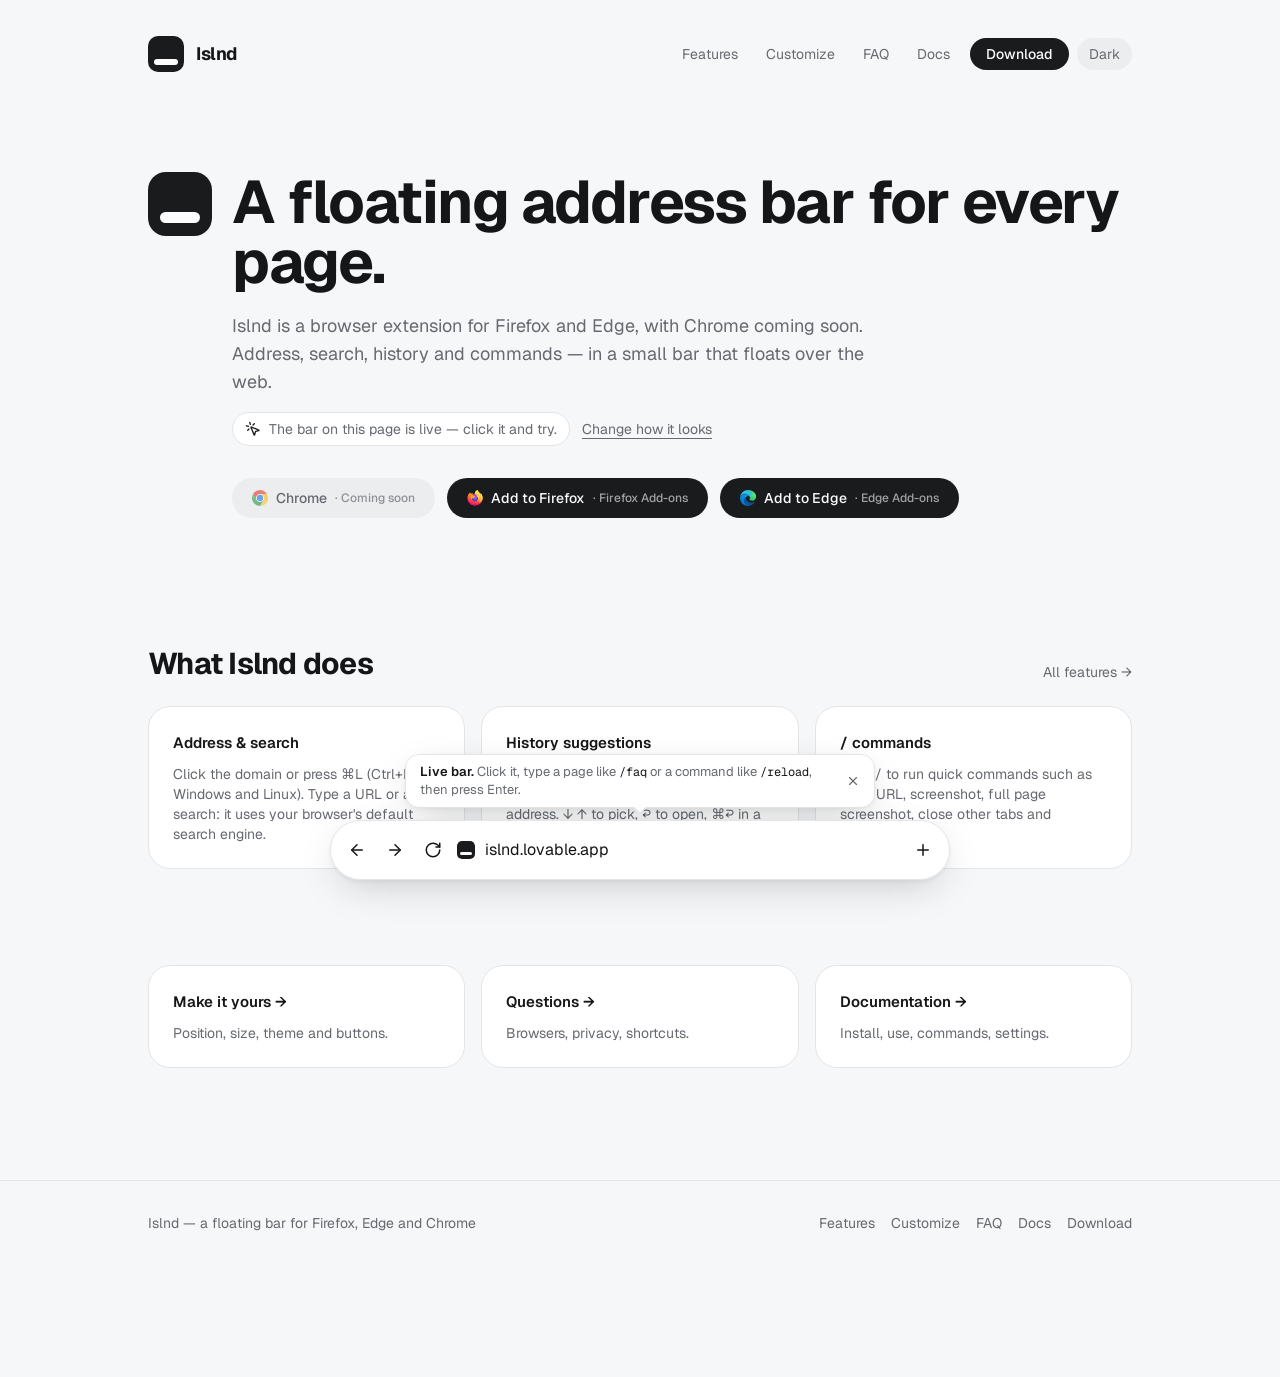
==== index.html @ f19ba350 "Publish static website Co-authored-by: Copilot <223556219+Copilot@users.noreply.github.com>" ====
<!DOCTYPE html><html lang="en"><head><meta charSet="utf-8"/><meta name="viewport" content="width=device-width, initial-scale=1"/><link rel="preload" as="image" href="/logos/chrome.svg"/><link rel="preload" as="image" href="/logos/firefox.svg"/><link rel="preload" as="image" href="/logos/edge.svg"/><link rel="stylesheet" href="/assets/styles-C-rtt5vo.css" data-precedence="default"/><link rel="stylesheet" href="https://fonts.googleapis.com/css2?family=Geist:wght@400;500;600;700&amp;family=Geist+Mono:wght@400;500&amp;display=swap" data-precedence="default"/><title>Islnd — floating address bar for Firefox, Edge and Chrome</title><meta property="og:site_name" content="Islnd"/><meta name="author" content="Lovable"/><meta name="twitter:site" content="@Lovable"/><meta name="description" content="Islnd is a browser extension that adds a floating bar to every page: address, search, history, navigation and / commands. For Firefox, Edge and Chrome."/><meta property="og:title" content="Islnd — floating address bar for Firefox, Edge and Chrome"/><meta property="og:description" content="Islnd is a browser extension that adds a floating bar to every page: address, search, history, navigation and / commands. For Firefox, Edge and Chrome."/><meta property="og:type" content="website"/><meta property="og:url" content="https://islnd.lovable.app/"/><meta name="twitter:card" content="summary"/><link rel="modulepreload" href="/assets/index-CcwvMwa2.js"/><link rel="modulepreload" href="/assets/rolldown-runtime-CbXtAM7H.js"/><link rel="modulepreload" href="/assets/link-DJpx_sUh.js"/><link rel="modulepreload" href="/assets/react-dom-xn5NngxT.js"/><link rel="modulepreload" href="/assets/content-CiZypc_I.js"/><link rel="modulepreload" href="/assets/routes-BWCjyvhD.js"/><link rel="modulepreload" href="/assets/SiteLayout-Coc16amh.js"/><link rel="modulepreload" href="/assets/blocks-Bmpn8ZJl.js"/><link rel="icon" href="/favicon.svg" type="image/svg+xml"/><link rel="preconnect" href="https://fonts.googleapis.com"/><link rel="preconnect" href="https://fonts.gstatic.com" crossorigin="anonymous"/><link rel="canonical" href="https://islnd.lovable.app/"/><script type="application/ld+json">{"@context":"https://schema.org","@type":"SoftwareApplication","name":"Islnd","applicationCategory":"BrowserApplication","operatingSystem":"Firefox, Edge","description":"A browser extension that adds a floating bar to every page: address, search, history, navigation and / commands."}</script></head><body><!--$--><div class="min-h-screen bg-background pb-28 pt-4 text-foreground"><header class="mx-auto flex max-w-5xl flex-wrap items-center justify-between gap-3 px-5 py-5"><a class="flex items-center gap-3 active" href="/" data-status="active" aria-current="page"><span aria-hidden="true" class="relative inline-block shrink-0 rounded-[28%] bg-primary h-9 w-9"><span class="absolute inset-x-[18%] bottom-[20%] h-[17%] rounded-full bg-primary-foreground"></span></span><span class="text-lg font-bold tracking-tight">Islnd</span></a><nav class="flex flex-wrap items-center gap-1 text-sm"><a class="rounded-full px-3 py-1.5 text-muted-foreground hover:text-foreground" href="/features">Features</a><a class="rounded-full px-3 py-1.5 text-muted-foreground hover:text-foreground" href="/customize">Customize</a><a class="rounded-full px-3 py-1.5 text-muted-foreground hover:text-foreground" href="/faq">FAQ</a><a class="rounded-full px-3 py-1.5 text-muted-foreground hover:text-foreground" href="/docs">Docs</a><a class="ml-1 rounded-full bg-primary px-4 py-1.5 font-medium text-primary-foreground hover:opacity-85" href="/download">Download</a><button aria-label="Toggle dark mode" class="ml-1 rounded-full bg-secondary px-3 py-1.5 text-muted-foreground hover:text-foreground">Dark</button></nav></header><main class="mx-auto max-w-5xl px-5"><section class="py-12 sm:py-20"><div class="flex items-start gap-5"><span aria-hidden="true" class="relative inline-block shrink-0 rounded-[28%] bg-primary hidden h-16 w-16 sm:inline-block"><span class="absolute inset-x-[18%] bottom-[20%] h-[17%] rounded-full bg-primary-foreground"></span></span><div class="min-w-0"><h1 class="text-4xl font-bold tracking-tight sm:text-6xl">A floating address bar for every page.</h1><p class="mt-5 max-w-2xl text-lg text-muted-foreground">Islnd is a browser extension for Firefox and Edge, with Chrome coming soon. Address, search, history and commands — in a small bar that floats over the web.</p><div class="mt-4 flex flex-wrap items-center gap-x-3 gap-y-2 text-sm"><span class="inline-flex items-center gap-2 rounded-full border border-border bg-card px-3 py-1.5 text-muted-foreground"><svg xmlns="http://www.w3.org/2000/svg" width="24" height="24" viewBox="0 0 24 24" fill="none" stroke="currentColor" stroke-width="2" stroke-linecap="round" stroke-linejoin="round" class="lucide lucide-mouse-pointer-click h-4 w-4 shrink-0 text-primary" aria-hidden="true"><path d="M14 4.1 12 6"></path><path d="m5.1 8-2.9-.8"></path><path d="m6 12-1.9 2"></path><path d="M7.2 2.2 8 5.1"></path><path d="M9.037 9.69a.498.498 0 0 1 .653-.653l11 4.5a.5.5 0 0 1-.074.949l-4.349 1.041a1 1 0 0 0-.74.739l-1.04 4.35a.5.5 0 0 1-.95.074z"></path></svg>The bar on this page is live — click it and try.</span><a class="text-muted-foreground underline underline-offset-4 hover:text-foreground" href="/customize">Change how it looks</a></div><div class="mt-8"><div class="flex flex-wrap gap-3 "><span aria-disabled="true" class="inline-flex items-center gap-2 rounded-full bg-secondary px-5 py-2.5 text-sm font-medium text-muted-foreground"><img src="/logos/chrome.svg" alt="" class="shrink-0 h-4 w-4 opacity-60"/>Chrome<span class="text-xs opacity-70">· Coming soon</span></span><a href="https://addons.mozilla.org/it/firefox/addon/islnd/" target="_blank" rel="noopener" class="inline-flex items-center gap-2 rounded-full bg-primary px-5 py-2.5 text-sm font-medium text-primary-foreground transition-opacity hover:opacity-85"><img src="/logos/firefox.svg" alt="" class="shrink-0 h-4 w-4"/>Add to <!-- -->Firefox<span class="text-xs opacity-60">· <!-- -->Firefox Add-ons</span></a><a href="https://microsoftedge.microsoft.com/addons/detail/islnd/hhejfaknnjenognigdjfdncecgknjoaa" target="_blank" rel="noopener" class="inline-flex items-center gap-2 rounded-full bg-primary px-5 py-2.5 text-sm font-medium text-primary-foreground transition-opacity hover:opacity-85"><img src="/logos/edge.svg" alt="" class="shrink-0 h-4 w-4"/>Add to <!-- -->Edge<span class="text-xs opacity-60">· <!-- -->Edge Add-ons</span></a></div></div></div></div></section><section class="py-12"><div class="flex items-end justify-between gap-4"><h2 class="text-3xl font-bold tracking-tight">What Islnd does</h2><a class="shrink-0 text-sm text-muted-foreground hover:text-foreground" href="/features">All features →</a></div><div class="mt-6 grid gap-4 sm:grid-cols-3"><div class="rounded-3xl border border-border bg-card p-6"><h3 class="font-semibold">Address &amp; search</h3><p class="mt-2 text-sm text-muted-foreground">Click the domain or press ⌘L (Ctrl+L on Windows and Linux). Type a URL or a search: it uses your browser&#x27;s default search engine.</p></div><div class="rounded-3xl border border-border bg-card p-6"><h3 class="font-semibold">History suggestions</h3><p class="mt-2 text-sm text-muted-foreground">Up to 10 matching pages from your history, with favicon, title and full address. ↓ ↑ to pick, ↩ to open, ⌘↩ in a new tab.</p></div><div class="rounded-3xl border border-border bg-card p-6"><h3 class="font-semibold">/ commands</h3><p class="mt-2 text-sm text-muted-foreground">Type / to run quick commands such as copy URL, screenshot, full page screenshot, close other tabs and minimize Islnd.</p></div></div></section><section class="grid gap-4 py-12 sm:grid-cols-3"><a class="rounded-3xl border border-border bg-card p-6 transition-shadow hover:shadow-bar" href="/customize"><h2 class="font-semibold">Make it yours<!-- --> →</h2><p class="mt-2 text-sm text-muted-foreground">Position, size, theme and buttons.</p></a><a class="rounded-3xl border border-border bg-card p-6 transition-shadow hover:shadow-bar" href="/faq"><h2 class="font-semibold">Questions<!-- --> →</h2><p class="mt-2 text-sm text-muted-foreground">Browsers, privacy, shortcuts.</p></a><a class="rounded-3xl border border-border bg-card p-6 transition-shadow hover:shadow-bar" href="/docs"><h2 class="font-semibold">Documentation<!-- --> →</h2><p class="mt-2 text-sm text-muted-foreground">Install, use, commands, settings.</p></a></section></main><footer class="mt-16 border-t border-border"><div class="mx-auto flex max-w-5xl flex-wrap justify-between gap-4 px-5 py-8 text-sm text-muted-foreground"><span>Islnd — a floating bar for Firefox, Edge and Chrome</span><div class="flex flex-wrap gap-4"><a class="hover:text-foreground" href="/features">Features</a><a class="hover:text-foreground" href="/customize">Customize</a><a class="hover:text-foreground" href="/faq">FAQ</a><a class="hover:text-foreground" href="/docs">Docs</a><a class="hover:text-foreground" href="/download">Download</a></div></div></footer><div aria-label="Islnd bar" role="region" class="preview-dock fixed inset-x-3 z-50 flex justify-center sm:inset-x-5 " data-position="bottom" data-size="xl"><div class="preview-hint" role="note"><span><b>Live bar.</b> Click it, type a page like <code>/faq</code> or a command like <code>/reload</code>, then press Enter.</span><button type="button" aria-label="Dismiss this hint"><svg xmlns="http://www.w3.org/2000/svg" width="24" height="24" viewBox="0 0 24 24" fill="none" stroke="currentColor" stroke-width="2" stroke-linecap="round" stroke-linejoin="round" class="lucide lucide-x" aria-hidden="true"><path d="M18 6 6 18"></path><path d="m6 6 12 12"></path></svg></button></div><form class="preview-bar relative flex min-w-0 flex-1 items-center gap-0.5 rounded-full border border-border px-2 text-foreground shadow-bar"><button class="inline-flex items-center justify-center gap-2 whitespace-nowrap text-sm font-medium cursor-pointer transition-colors focus-visible:outline-none focus-visible:ring-1 focus-visible:ring-ring disabled:pointer-events-none disabled:opacity-50 disabled:cursor-not-allowed [&amp;_svg]:pointer-events-none [&amp;_svg]:size-4 [&amp;_svg]:shrink-0 hover:bg-accent hover:text-accent-foreground h-9 w-9 preview-icon rounded-full" type="button" aria-label="Back" title="Back"><svg xmlns="http://www.w3.org/2000/svg" width="24" height="24" viewBox="0 0 24 24" fill="none" stroke="currentColor" stroke-width="2" stroke-linecap="round" stroke-linejoin="round" class="lucide lucide-arrow-left" aria-hidden="true"><path d="m12 19-7-7 7-7"></path><path d="M19 12H5"></path></svg></button><button class="inline-flex items-center justify-center gap-2 whitespace-nowrap text-sm font-medium cursor-pointer transition-colors focus-visible:outline-none focus-visible:ring-1 focus-visible:ring-ring disabled:pointer-events-none disabled:opacity-50 disabled:cursor-not-allowed [&amp;_svg]:pointer-events-none [&amp;_svg]:size-4 [&amp;_svg]:shrink-0 hover:bg-accent hover:text-accent-foreground h-9 w-9 preview-icon rounded-full" type="button" aria-label="Forward" title="Forward"><svg xmlns="http://www.w3.org/2000/svg" width="24" height="24" viewBox="0 0 24 24" fill="none" stroke="currentColor" stroke-width="2" stroke-linecap="round" stroke-linejoin="round" class="lucide lucide-arrow-right" aria-hidden="true"><path d="M5 12h14"></path><path d="m12 5 7 7-7 7"></path></svg></button><button class="inline-flex items-center justify-center gap-2 whitespace-nowrap text-sm font-medium cursor-pointer transition-colors focus-visible:outline-none focus-visible:ring-1 focus-visible:ring-ring disabled:pointer-events-none disabled:opacity-50 disabled:cursor-not-allowed [&amp;_svg]:pointer-events-none [&amp;_svg]:size-4 [&amp;_svg]:shrink-0 hover:bg-accent hover:text-accent-foreground h-9 w-9 preview-icon rounded-full" type="button" aria-label="Reload" title="Reload"><svg xmlns="http://www.w3.org/2000/svg" width="24" height="24" viewBox="0 0 24 24" fill="none" stroke="currentColor" stroke-width="2" stroke-linecap="round" stroke-linejoin="round" class="lucide lucide-rotate-cw" aria-hidden="true"><path d="M21 12a9 9 0 1 1-9-9c2.52 0 4.93 1 6.74 2.74L21 8"></path><path d="M21 3v5h-5"></path></svg></button><span aria-hidden="true" class="relative inline-block shrink-0 rounded-[28%] bg-primary preview-favicon mx-1 shrink-0"><span class="absolute inset-x-[18%] bottom-[20%] h-[17%] rounded-full bg-primary-foreground"></span></span><input aria-label="Islnd address or search" class="preview-input min-w-0 flex-1 bg-transparent px-1 outline-none" autoComplete="off" spellCheck="false" value="islnd.lovable.app"/><button class="inline-flex items-center justify-center gap-2 whitespace-nowrap text-sm font-medium cursor-pointer transition-colors focus-visible:outline-none focus-visible:ring-1 focus-visible:ring-ring disabled:pointer-events-none disabled:opacity-50 disabled:cursor-not-allowed [&amp;_svg]:pointer-events-none [&amp;_svg]:size-4 [&amp;_svg]:shrink-0 hover:bg-accent hover:text-accent-foreground h-9 w-9 preview-icon rounded-full" type="button" aria-label="New tab" title="New tab"><svg xmlns="http://www.w3.org/2000/svg" width="24" height="24" viewBox="0 0 24 24" fill="none" stroke="currentColor" stroke-width="2" stroke-linecap="round" stroke-linejoin="round" class="lucide lucide-plus" aria-hidden="true"><path d="M5 12h14"></path><path d="M12 5v14"></path></svg></button></form></div></div><script>(function(a,f){let l;try{l=JSON.parse(sessionStorage.getItem(a)||"{}")}catch{return}const n=l?.[f||history.state?.__TSR_key];let c=!1;for(const t in n){const e=n[t],o=e?.scrollX,s=e?.scrollY;if(Number.isFinite(o)&&Number.isFinite(s)){if(t==="window")scrollTo(o,s),c=!0;else if(t)try{const r=document.querySelector(t);r&&(r.scrollLeft=o,r.scrollTop=s)}catch{}}}if(c)return;const i=location.hash.slice(1);if(i){const t=history.state?.__hashScrollIntoViewOptions??!0;if(t){const e=document.getElementById(i);e&&e.scrollIntoView(t)}return}scrollTo(0,0)})("tsr-scroll-restoration-v1_3");document.currentScript.remove()</script><!--/$--><script data-tsr-stream-part="">(self.$R=self.$R||{})["tsr"]=[];self.$_TSR={h(){this.hydrated=!0,this.c()},e(){this.streamEnded=!0,this.c()},c(){this.hydrated&&this.streamEnded&&(delete self.$_TSR,delete self.$R.tsr)},p(e){this.initialized?e():this.buffer.push(e)},buffer:[]};$_TSR.router=($R=>$R[0]={manifest:$R[1]={routes:$R[2]={__root__:$R[3]={preloads:$R[4]=["/assets/index-CcwvMwa2.js","/assets/rolldown-runtime-CbXtAM7H.js","/assets/link-DJpx_sUh.js","/assets/react-dom-xn5NngxT.js","/assets/content-CiZypc_I.js"],scripts:$R[5]=[$R[6]={attrs:$R[7]={type:"module",async:!0,src:"/assets/index-CcwvMwa2.js"}}]},"/":$R[8]={preloads:$R[9]=["/assets/routes-BWCjyvhD.js","/assets/SiteLayout-Coc16amh.js","/assets/blocks-Bmpn8ZJl.js"]}}},matches:$R[10]=[$R[11]={i:"__root__ ",u:1795557661877,s:"success",ssr:!0},$R[12]={i:"  ",u:1795557661877,s:"success",ssr:!0}]})($R["tsr"]);$_TSR.e();{let s=document.currentScript,p;while((p=s.previousElementSibling)&&p.hasAttribute('data-tsr-stream-part'))p.remove();s.remove()}</script><script type="module" async="" src="/assets/index-CcwvMwa2.js"></script><script>document.currentScript.remove();/*$tsr-stream-boundary*/</script></body></html>
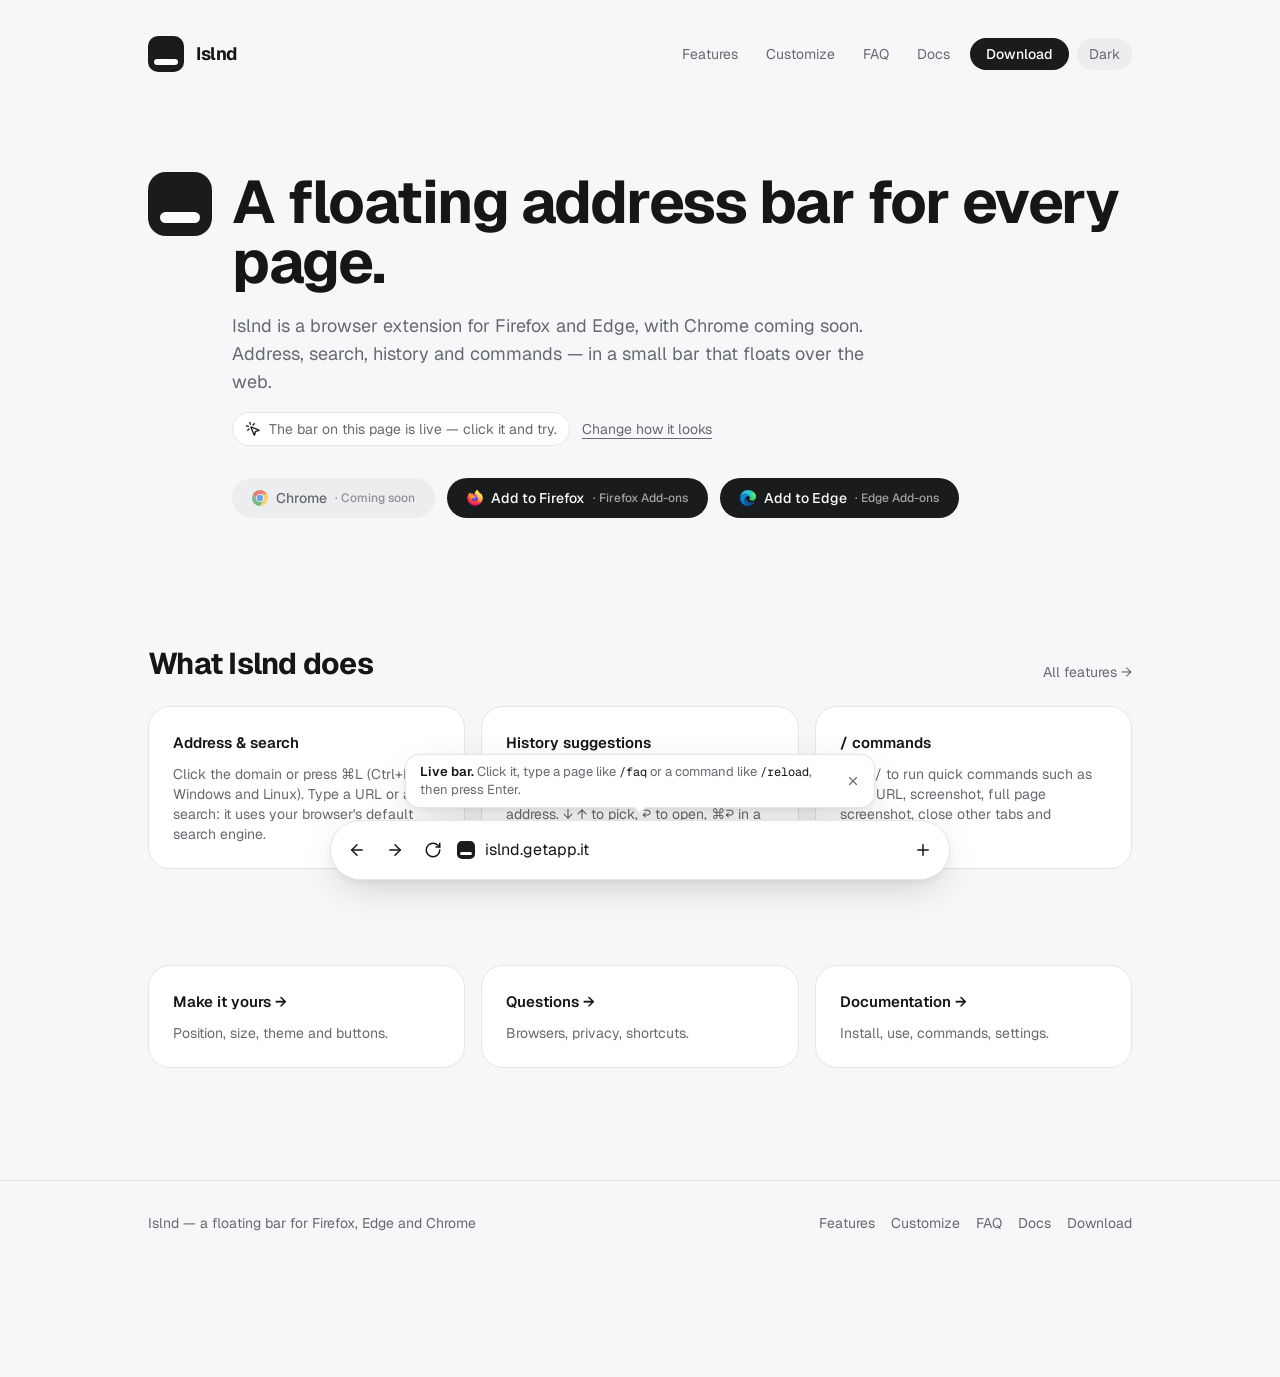
==== commit 8107cb60: "Update published site identity Co-authored-by: Copilot <223556219+Copilot@users.noreply.github.com>" ====
--- a/index.html
+++ b/index.html
@@ -1 +1 @@
-<!DOCTYPE html><html lang="en"><head><meta charSet="utf-8"/><meta name="viewport" content="width=device-width, initial-scale=1"/><link rel="preload" as="image" href="/logos/chrome.svg"/><link rel="preload" as="image" href="/logos/firefox.svg"/><link rel="preload" as="image" href="/logos/edge.svg"/><link rel="stylesheet" href="/assets/styles-C-rtt5vo.css" data-precedence="default"/><link rel="stylesheet" href="https://fonts.googleapis.com/css2?family=Geist:wght@400;500;600;700&amp;family=Geist+Mono:wght@400;500&amp;display=swap" data-precedence="default"/><title>Islnd — floating address bar for Firefox, Edge and Chrome</title><meta property="og:site_name" content="Islnd"/><meta name="author" content="Lovable"/><meta name="twitter:site" content="@Lovable"/><meta name="description" content="Islnd is a browser extension that adds a floating bar to every page: address, search, history, navigation and / commands. For Firefox, Edge and Chrome."/><meta property="og:title" content="Islnd — floating address bar for Firefox, Edge and Chrome"/><meta property="og:description" content="Islnd is a browser extension that adds a floating bar to every page: address, search, history, navigation and / commands. For Firefox, Edge and Chrome."/><meta property="og:type" content="website"/><meta property="og:url" content="https://islnd.lovable.app/"/><meta name="twitter:card" content="summary"/><link rel="modulepreload" href="/assets/index-CcwvMwa2.js"/><link rel="modulepreload" href="/assets/rolldown-runtime-CbXtAM7H.js"/><link rel="modulepreload" href="/assets/link-DJpx_sUh.js"/><link rel="modulepreload" href="/assets/react-dom-xn5NngxT.js"/><link rel="modulepreload" href="/assets/content-CiZypc_I.js"/><link rel="modulepreload" href="/assets/routes-BWCjyvhD.js"/><link rel="modulepreload" href="/assets/SiteLayout-Coc16amh.js"/><link rel="modulepreload" href="/assets/blocks-Bmpn8ZJl.js"/><link rel="icon" href="/favicon.svg" type="image/svg+xml"/><link rel="preconnect" href="https://fonts.googleapis.com"/><link rel="preconnect" href="https://fonts.gstatic.com" crossorigin="anonymous"/><link rel="canonical" href="https://islnd.lovable.app/"/><script type="application/ld+json">{"@context":"https://schema.org","@type":"SoftwareApplication","name":"Islnd","applicationCategory":"BrowserApplication","operatingSystem":"Firefox, Edge","description":"A browser extension that adds a floating bar to every page: address, search, history, navigation and / commands."}</script></head><body><!--$--><div class="min-h-screen bg-background pb-28 pt-4 text-foreground"><header class="mx-auto flex max-w-5xl flex-wrap items-center justify-between gap-3 px-5 py-5"><a class="flex items-center gap-3 active" href="/" data-status="active" aria-current="page"><span aria-hidden="true" class="relative inline-block shrink-0 rounded-[28%] bg-primary h-9 w-9"><span class="absolute inset-x-[18%] bottom-[20%] h-[17%] rounded-full bg-primary-foreground"></span></span><span class="text-lg font-bold tracking-tight">Islnd</span></a><nav class="flex flex-wrap items-center gap-1 text-sm"><a class="rounded-full px-3 py-1.5 text-muted-foreground hover:text-foreground" href="/features">Features</a><a class="rounded-full px-3 py-1.5 text-muted-foreground hover:text-foreground" href="/customize">Customize</a><a class="rounded-full px-3 py-1.5 text-muted-foreground hover:text-foreground" href="/faq">FAQ</a><a class="rounded-full px-3 py-1.5 text-muted-foreground hover:text-foreground" href="/docs">Docs</a><a class="ml-1 rounded-full bg-primary px-4 py-1.5 font-medium text-primary-foreground hover:opacity-85" href="/download">Download</a><button aria-label="Toggle dark mode" class="ml-1 rounded-full bg-secondary px-3 py-1.5 text-muted-foreground hover:text-foreground">Dark</button></nav></header><main class="mx-auto max-w-5xl px-5"><section class="py-12 sm:py-20"><div class="flex items-start gap-5"><span aria-hidden="true" class="relative inline-block shrink-0 rounded-[28%] bg-primary hidden h-16 w-16 sm:inline-block"><span class="absolute inset-x-[18%] bottom-[20%] h-[17%] rounded-full bg-primary-foreground"></span></span><div class="min-w-0"><h1 class="text-4xl font-bold tracking-tight sm:text-6xl">A floating address bar for every page.</h1><p class="mt-5 max-w-2xl text-lg text-muted-foreground">Islnd is a browser extension for Firefox and Edge, with Chrome coming soon. Address, search, history and commands — in a small bar that floats over the web.</p><div class="mt-4 flex flex-wrap items-center gap-x-3 gap-y-2 text-sm"><span class="inline-flex items-center gap-2 rounded-full border border-border bg-card px-3 py-1.5 text-muted-foreground"><svg xmlns="http://www.w3.org/2000/svg" width="24" height="24" viewBox="0 0 24 24" fill="none" stroke="currentColor" stroke-width="2" stroke-linecap="round" stroke-linejoin="round" class="lucide lucide-mouse-pointer-click h-4 w-4 shrink-0 text-primary" aria-hidden="true"><path d="M14 4.1 12 6"></path><path d="m5.1 8-2.9-.8"></path><path d="m6 12-1.9 2"></path><path d="M7.2 2.2 8 5.1"></path><path d="M9.037 9.69a.498.498 0 0 1 .653-.653l11 4.5a.5.5 0 0 1-.074.949l-4.349 1.041a1 1 0 0 0-.74.739l-1.04 4.35a.5.5 0 0 1-.95.074z"></path></svg>The bar on this page is live — click it and try.</span><a class="text-muted-foreground underline underline-offset-4 hover:text-foreground" href="/customize">Change how it looks</a></div><div class="mt-8"><div class="flex flex-wrap gap-3 "><span aria-disabled="true" class="inline-flex items-center gap-2 rounded-full bg-secondary px-5 py-2.5 text-sm font-medium text-muted-foreground"><img src="/logos/chrome.svg" alt="" class="shrink-0 h-4 w-4 opacity-60"/>Chrome<span class="text-xs opacity-70">· Coming soon</span></span><a href="https://addons.mozilla.org/it/firefox/addon/islnd/" target="_blank" rel="noopener" class="inline-flex items-center gap-2 rounded-full bg-primary px-5 py-2.5 text-sm font-medium text-primary-foreground transition-opacity hover:opacity-85"><img src="/logos/firefox.svg" alt="" class="shrink-0 h-4 w-4"/>Add to <!-- -->Firefox<span class="text-xs opacity-60">· <!-- -->Firefox Add-ons</span></a><a href="https://microsoftedge.microsoft.com/addons/detail/islnd/hhejfaknnjenognigdjfdncecgknjoaa" target="_blank" rel="noopener" class="inline-flex items-center gap-2 rounded-full bg-primary px-5 py-2.5 text-sm font-medium text-primary-foreground transition-opacity hover:opacity-85"><img src="/logos/edge.svg" alt="" class="shrink-0 h-4 w-4"/>Add to <!-- -->Edge<span class="text-xs opacity-60">· <!-- -->Edge Add-ons</span></a></div></div></div></div></section><section class="py-12"><div class="flex items-end justify-between gap-4"><h2 class="text-3xl font-bold tracking-tight">What Islnd does</h2><a class="shrink-0 text-sm text-muted-foreground hover:text-foreground" href="/features">All features →</a></div><div class="mt-6 grid gap-4 sm:grid-cols-3"><div class="rounded-3xl border border-border bg-card p-6"><h3 class="font-semibold">Address &amp; search</h3><p class="mt-2 text-sm text-muted-foreground">Click the domain or press ⌘L (Ctrl+L on Windows and Linux). Type a URL or a search: it uses your browser&#x27;s default search engine.</p></div><div class="rounded-3xl border border-border bg-card p-6"><h3 class="font-semibold">History suggestions</h3><p class="mt-2 text-sm text-muted-foreground">Up to 10 matching pages from your history, with favicon, title and full address. ↓ ↑ to pick, ↩ to open, ⌘↩ in a new tab.</p></div><div class="rounded-3xl border border-border bg-card p-6"><h3 class="font-semibold">/ commands</h3><p class="mt-2 text-sm text-muted-foreground">Type / to run quick commands such as copy URL, screenshot, full page screenshot, close other tabs and minimize Islnd.</p></div></div></section><section class="grid gap-4 py-12 sm:grid-cols-3"><a class="rounded-3xl border border-border bg-card p-6 transition-shadow hover:shadow-bar" href="/customize"><h2 class="font-semibold">Make it yours<!-- --> →</h2><p class="mt-2 text-sm text-muted-foreground">Position, size, theme and buttons.</p></a><a class="rounded-3xl border border-border bg-card p-6 transition-shadow hover:shadow-bar" href="/faq"><h2 class="font-semibold">Questions<!-- --> →</h2><p class="mt-2 text-sm text-muted-foreground">Browsers, privacy, shortcuts.</p></a><a class="rounded-3xl border border-border bg-card p-6 transition-shadow hover:shadow-bar" href="/docs"><h2 class="font-semibold">Documentation<!-- --> →</h2><p class="mt-2 text-sm text-muted-foreground">Install, use, commands, settings.</p></a></section></main><footer class="mt-16 border-t border-border"><div class="mx-auto flex max-w-5xl flex-wrap justify-between gap-4 px-5 py-8 text-sm text-muted-foreground"><span>Islnd — a floating bar for Firefox, Edge and Chrome</span><div class="flex flex-wrap gap-4"><a class="hover:text-foreground" href="/features">Features</a><a class="hover:text-foreground" href="/customize">Customize</a><a class="hover:text-foreground" href="/faq">FAQ</a><a class="hover:text-foreground" href="/docs">Docs</a><a class="hover:text-foreground" href="/download">Download</a></div></div></footer><div aria-label="Islnd bar" role="region" class="preview-dock fixed inset-x-3 z-50 flex justify-center sm:inset-x-5 " data-position="bottom" data-size="xl"><div class="preview-hint" role="note"><span><b>Live bar.</b> Click it, type a page like <code>/faq</code> or a command like <code>/reload</code>, then press Enter.</span><button type="button" aria-label="Dismiss this hint"><svg xmlns="http://www.w3.org/2000/svg" width="24" height="24" viewBox="0 0 24 24" fill="none" stroke="currentColor" stroke-width="2" stroke-linecap="round" stroke-linejoin="round" class="lucide lucide-x" aria-hidden="true"><path d="M18 6 6 18"></path><path d="m6 6 12 12"></path></svg></button></div><form class="preview-bar relative flex min-w-0 flex-1 items-center gap-0.5 rounded-full border border-border px-2 text-foreground shadow-bar"><button class="inline-flex items-center justify-center gap-2 whitespace-nowrap text-sm font-medium cursor-pointer transition-colors focus-visible:outline-none focus-visible:ring-1 focus-visible:ring-ring disabled:pointer-events-none disabled:opacity-50 disabled:cursor-not-allowed [&amp;_svg]:pointer-events-none [&amp;_svg]:size-4 [&amp;_svg]:shrink-0 hover:bg-accent hover:text-accent-foreground h-9 w-9 preview-icon rounded-full" type="button" aria-label="Back" title="Back"><svg xmlns="http://www.w3.org/2000/svg" width="24" height="24" viewBox="0 0 24 24" fill="none" stroke="currentColor" stroke-width="2" stroke-linecap="round" stroke-linejoin="round" class="lucide lucide-arrow-left" aria-hidden="true"><path d="m12 19-7-7 7-7"></path><path d="M19 12H5"></path></svg></button><button class="inline-flex items-center justify-center gap-2 whitespace-nowrap text-sm font-medium cursor-pointer transition-colors focus-visible:outline-none focus-visible:ring-1 focus-visible:ring-ring disabled:pointer-events-none disabled:opacity-50 disabled:cursor-not-allowed [&amp;_svg]:pointer-events-none [&amp;_svg]:size-4 [&amp;_svg]:shrink-0 hover:bg-accent hover:text-accent-foreground h-9 w-9 preview-icon rounded-full" type="button" aria-label="Forward" title="Forward"><svg xmlns="http://www.w3.org/2000/svg" width="24" height="24" viewBox="0 0 24 24" fill="none" stroke="currentColor" stroke-width="2" stroke-linecap="round" stroke-linejoin="round" class="lucide lucide-arrow-right" aria-hidden="true"><path d="M5 12h14"></path><path d="m12 5 7 7-7 7"></path></svg></button><button class="inline-flex items-center justify-center gap-2 whitespace-nowrap text-sm font-medium cursor-pointer transition-colors focus-visible:outline-none focus-visible:ring-1 focus-visible:ring-ring disabled:pointer-events-none disabled:opacity-50 disabled:cursor-not-allowed [&amp;_svg]:pointer-events-none [&amp;_svg]:size-4 [&amp;_svg]:shrink-0 hover:bg-accent hover:text-accent-foreground h-9 w-9 preview-icon rounded-full" type="button" aria-label="Reload" title="Reload"><svg xmlns="http://www.w3.org/2000/svg" width="24" height="24" viewBox="0 0 24 24" fill="none" stroke="currentColor" stroke-width="2" stroke-linecap="round" stroke-linejoin="round" class="lucide lucide-rotate-cw" aria-hidden="true"><path d="M21 12a9 9 0 1 1-9-9c2.52 0 4.93 1 6.74 2.74L21 8"></path><path d="M21 3v5h-5"></path></svg></button><span aria-hidden="true" class="relative inline-block shrink-0 rounded-[28%] bg-primary preview-favicon mx-1 shrink-0"><span class="absolute inset-x-[18%] bottom-[20%] h-[17%] rounded-full bg-primary-foreground"></span></span><input aria-label="Islnd address or search" class="preview-input min-w-0 flex-1 bg-transparent px-1 outline-none" autoComplete="off" spellCheck="false" value="islnd.lovable.app"/><button class="inline-flex items-center justify-center gap-2 whitespace-nowrap text-sm font-medium cursor-pointer transition-colors focus-visible:outline-none focus-visible:ring-1 focus-visible:ring-ring disabled:pointer-events-none disabled:opacity-50 disabled:cursor-not-allowed [&amp;_svg]:pointer-events-none [&amp;_svg]:size-4 [&amp;_svg]:shrink-0 hover:bg-accent hover:text-accent-foreground h-9 w-9 preview-icon rounded-full" type="button" aria-label="New tab" title="New tab"><svg xmlns="http://www.w3.org/2000/svg" width="24" height="24" viewBox="0 0 24 24" fill="none" stroke="currentColor" stroke-width="2" stroke-linecap="round" stroke-linejoin="round" class="lucide lucide-plus" aria-hidden="true"><path d="M5 12h14"></path><path d="M12 5v14"></path></svg></button></form></div></div><script>(function(a,f){let l;try{l=JSON.parse(sessionStorage.getItem(a)||"{}")}catch{return}const n=l?.[f||history.state?.__TSR_key];let c=!1;for(const t in n){const e=n[t],o=e?.scrollX,s=e?.scrollY;if(Number.isFinite(o)&&Number.isFinite(s)){if(t==="window")scrollTo(o,s),c=!0;else if(t)try{const r=document.querySelector(t);r&&(r.scrollLeft=o,r.scrollTop=s)}catch{}}}if(c)return;const i=location.hash.slice(1);if(i){const t=history.state?.__hashScrollIntoViewOptions??!0;if(t){const e=document.getElementById(i);e&&e.scrollIntoView(t)}return}scrollTo(0,0)})("tsr-scroll-restoration-v1_3");document.currentScript.remove()</script><!--/$--><script data-tsr-stream-part="">(self.$R=self.$R||{})["tsr"]=[];self.$_TSR={h(){this.hydrated=!0,this.c()},e(){this.streamEnded=!0,this.c()},c(){this.hydrated&&this.streamEnded&&(delete self.$_TSR,delete self.$R.tsr)},p(e){this.initialized?e():this.buffer.push(e)},buffer:[]};$_TSR.router=($R=>$R[0]={manifest:$R[1]={routes:$R[2]={__root__:$R[3]={preloads:$R[4]=["/assets/index-CcwvMwa2.js","/assets/rolldown-runtime-CbXtAM7H.js","/assets/link-DJpx_sUh.js","/assets/react-dom-xn5NngxT.js","/assets/content-CiZypc_I.js"],scripts:$R[5]=[$R[6]={attrs:$R[7]={type:"module",async:!0,src:"/assets/index-CcwvMwa2.js"}}]},"/":$R[8]={preloads:$R[9]=["/assets/routes-BWCjyvhD.js","/assets/SiteLayout-Coc16amh.js","/assets/blocks-Bmpn8ZJl.js"]}}},matches:$R[10]=[$R[11]={i:"__root__ ",u:1795557661877,s:"success",ssr:!0},$R[12]={i:"  ",u:1795557661877,s:"success",ssr:!0}]})($R["tsr"]);$_TSR.e();{let s=document.currentScript,p;while((p=s.previousElementSibling)&&p.hasAttribute('data-tsr-stream-part'))p.remove();s.remove()}</script><script type="module" async="" src="/assets/index-CcwvMwa2.js"></script><script>document.currentScript.remove();/*$tsr-stream-boundary*/</script></body></html>+<!DOCTYPE html><html lang="en"><head><meta charSet="utf-8"/><meta name="viewport" content="width=device-width, initial-scale=1"/><link rel="preload" as="image" href="/logos/chrome.svg"/><link rel="preload" as="image" href="/logos/firefox.svg"/><link rel="preload" as="image" href="/logos/edge.svg"/><link rel="stylesheet" href="/assets/styles-C-rtt5vo.css" data-precedence="default"/><link rel="stylesheet" href="https://fonts.googleapis.com/css2?family=Geist:wght@400;500;600;700&amp;family=Geist+Mono:wght@400;500&amp;display=swap" data-precedence="default"/><title>Islnd — floating address bar for Firefox, Edge and Chrome</title><meta property="og:site_name" content="Islnd"/><meta name="author" content="GetApp.it"/><meta name="description" content="Islnd is a browser extension that adds a floating bar to every page: address, search, history, navigation and / commands. For Firefox, Edge and Chrome."/><meta property="og:title" content="Islnd — floating address bar for Firefox, Edge and Chrome"/><meta property="og:description" content="Islnd is a browser extension that adds a floating bar to every page: address, search, history, navigation and / commands. For Firefox, Edge and Chrome."/><meta property="og:type" content="website"/><meta property="og:url" content="https://islnd.getapp.it/"/><meta name="twitter:card" content="summary"/><link rel="modulepreload" href="/assets/index-jnXEmR9v.js"/><link rel="modulepreload" href="/assets/rolldown-runtime-CbXtAM7H.js"/><link rel="modulepreload" href="/assets/link-DJpx_sUh.js"/><link rel="modulepreload" href="/assets/react-dom-xn5NngxT.js"/><link rel="modulepreload" href="/assets/content-CiZypc_I.js"/><link rel="modulepreload" href="/assets/routes-BNdF8g7A.js"/><link rel="modulepreload" href="/assets/SiteLayout-BVYXNjE1.js"/><link rel="modulepreload" href="/assets/blocks-CcFcuV_a.js"/><link rel="icon" href="/favicon.svg" type="image/svg+xml"/><link rel="preconnect" href="https://fonts.googleapis.com"/><link rel="preconnect" href="https://fonts.gstatic.com" crossorigin="anonymous"/><link rel="canonical" href="https://islnd.getapp.it/"/><script type="application/ld+json">{"@context":"https://schema.org","@type":"SoftwareApplication","name":"Islnd","applicationCategory":"BrowserApplication","operatingSystem":"Firefox, Edge","description":"A browser extension that adds a floating bar to every page: address, search, history, navigation and / commands."}</script></head><body><!--$--><div class="min-h-screen bg-background pb-28 pt-4 text-foreground"><header class="mx-auto flex max-w-5xl flex-wrap items-center justify-between gap-3 px-5 py-5"><a class="flex items-center gap-3 active" href="/" data-status="active" aria-current="page"><span aria-hidden="true" class="relative inline-block shrink-0 rounded-[28%] bg-primary h-9 w-9"><span class="absolute inset-x-[18%] bottom-[20%] h-[17%] rounded-full bg-primary-foreground"></span></span><span class="text-lg font-bold tracking-tight">Islnd</span></a><nav class="flex flex-wrap items-center gap-1 text-sm"><a class="rounded-full px-3 py-1.5 text-muted-foreground hover:text-foreground" href="/features">Features</a><a class="rounded-full px-3 py-1.5 text-muted-foreground hover:text-foreground" href="/customize">Customize</a><a class="rounded-full px-3 py-1.5 text-muted-foreground hover:text-foreground" href="/faq">FAQ</a><a class="rounded-full px-3 py-1.5 text-muted-foreground hover:text-foreground" href="/docs">Docs</a><a class="ml-1 rounded-full bg-primary px-4 py-1.5 font-medium text-primary-foreground hover:opacity-85" href="/download">Download</a><button aria-label="Toggle dark mode" class="ml-1 rounded-full bg-secondary px-3 py-1.5 text-muted-foreground hover:text-foreground">Dark</button></nav></header><main class="mx-auto max-w-5xl px-5"><section class="py-12 sm:py-20"><div class="flex items-start gap-5"><span aria-hidden="true" class="relative inline-block shrink-0 rounded-[28%] bg-primary hidden h-16 w-16 sm:inline-block"><span class="absolute inset-x-[18%] bottom-[20%] h-[17%] rounded-full bg-primary-foreground"></span></span><div class="min-w-0"><h1 class="text-4xl font-bold tracking-tight sm:text-6xl">A floating address bar for every page.</h1><p class="mt-5 max-w-2xl text-lg text-muted-foreground">Islnd is a browser extension for Firefox and Edge, with Chrome coming soon. Address, search, history and commands — in a small bar that floats over the web.</p><div class="mt-4 flex flex-wrap items-center gap-x-3 gap-y-2 text-sm"><span class="inline-flex items-center gap-2 rounded-full border border-border bg-card px-3 py-1.5 text-muted-foreground"><svg xmlns="http://www.w3.org/2000/svg" width="24" height="24" viewBox="0 0 24 24" fill="none" stroke="currentColor" stroke-width="2" stroke-linecap="round" stroke-linejoin="round" class="lucide lucide-mouse-pointer-click h-4 w-4 shrink-0 text-primary" aria-hidden="true"><path d="M14 4.1 12 6"></path><path d="m5.1 8-2.9-.8"></path><path d="m6 12-1.9 2"></path><path d="M7.2 2.2 8 5.1"></path><path d="M9.037 9.69a.498.498 0 0 1 .653-.653l11 4.5a.5.5 0 0 1-.074.949l-4.349 1.041a1 1 0 0 0-.74.739l-1.04 4.35a.5.5 0 0 1-.95.074z"></path></svg>The bar on this page is live — click it and try.</span><a class="text-muted-foreground underline underline-offset-4 hover:text-foreground" href="/customize">Change how it looks</a></div><div class="mt-8"><div class="flex flex-wrap gap-3 "><span aria-disabled="true" class="inline-flex items-center gap-2 rounded-full bg-secondary px-5 py-2.5 text-sm font-medium text-muted-foreground"><img src="/logos/chrome.svg" alt="" class="shrink-0 h-4 w-4 opacity-60"/>Chrome<span class="text-xs opacity-70">· Coming soon</span></span><a href="https://addons.mozilla.org/it/firefox/addon/islnd/" target="_blank" rel="noopener" class="inline-flex items-center gap-2 rounded-full bg-primary px-5 py-2.5 text-sm font-medium text-primary-foreground transition-opacity hover:opacity-85"><img src="/logos/firefox.svg" alt="" class="shrink-0 h-4 w-4"/>Add to <!-- -->Firefox<span class="text-xs opacity-60">· <!-- -->Firefox Add-ons</span></a><a href="https://microsoftedge.microsoft.com/addons/detail/islnd/hhejfaknnjenognigdjfdncecgknjoaa" target="_blank" rel="noopener" class="inline-flex items-center gap-2 rounded-full bg-primary px-5 py-2.5 text-sm font-medium text-primary-foreground transition-opacity hover:opacity-85"><img src="/logos/edge.svg" alt="" class="shrink-0 h-4 w-4"/>Add to <!-- -->Edge<span class="text-xs opacity-60">· <!-- -->Edge Add-ons</span></a></div></div></div></div></section><section class="py-12"><div class="flex items-end justify-between gap-4"><h2 class="text-3xl font-bold tracking-tight">What Islnd does</h2><a class="shrink-0 text-sm text-muted-foreground hover:text-foreground" href="/features">All features →</a></div><div class="mt-6 grid gap-4 sm:grid-cols-3"><div class="rounded-3xl border border-border bg-card p-6"><h3 class="font-semibold">Address &amp; search</h3><p class="mt-2 text-sm text-muted-foreground">Click the domain or press ⌘L (Ctrl+L on Windows and Linux). Type a URL or a search: it uses your browser&#x27;s default search engine.</p></div><div class="rounded-3xl border border-border bg-card p-6"><h3 class="font-semibold">History suggestions</h3><p class="mt-2 text-sm text-muted-foreground">Up to 10 matching pages from your history, with favicon, title and full address. ↓ ↑ to pick, ↩ to open, ⌘↩ in a new tab.</p></div><div class="rounded-3xl border border-border bg-card p-6"><h3 class="font-semibold">/ commands</h3><p class="mt-2 text-sm text-muted-foreground">Type / to run quick commands such as copy URL, screenshot, full page screenshot, close other tabs and minimize Islnd.</p></div></div></section><section class="grid gap-4 py-12 sm:grid-cols-3"><a class="rounded-3xl border border-border bg-card p-6 transition-shadow hover:shadow-bar" href="/customize"><h2 class="font-semibold">Make it yours<!-- --> →</h2><p class="mt-2 text-sm text-muted-foreground">Position, size, theme and buttons.</p></a><a class="rounded-3xl border border-border bg-card p-6 transition-shadow hover:shadow-bar" href="/faq"><h2 class="font-semibold">Questions<!-- --> →</h2><p class="mt-2 text-sm text-muted-foreground">Browsers, privacy, shortcuts.</p></a><a class="rounded-3xl border border-border bg-card p-6 transition-shadow hover:shadow-bar" href="/docs"><h2 class="font-semibold">Documentation<!-- --> →</h2><p class="mt-2 text-sm text-muted-foreground">Install, use, commands, settings.</p></a></section></main><footer class="mt-16 border-t border-border"><div class="mx-auto flex max-w-5xl flex-wrap justify-between gap-4 px-5 py-8 text-sm text-muted-foreground"><span>Islnd — a floating bar for Firefox, Edge and Chrome</span><div class="flex flex-wrap gap-4"><a class="hover:text-foreground" href="/features">Features</a><a class="hover:text-foreground" href="/customize">Customize</a><a class="hover:text-foreground" href="/faq">FAQ</a><a class="hover:text-foreground" href="/docs">Docs</a><a class="hover:text-foreground" href="/download">Download</a></div></div></footer><div aria-label="Islnd bar" role="region" class="preview-dock fixed inset-x-3 z-50 flex justify-center sm:inset-x-5 " data-position="bottom" data-size="xl"><div class="preview-hint" role="note"><span><b>Live bar.</b> Click it, type a page like <code>/faq</code> or a command like <code>/reload</code>, then press Enter.</span><button type="button" aria-label="Dismiss this hint"><svg xmlns="http://www.w3.org/2000/svg" width="24" height="24" viewBox="0 0 24 24" fill="none" stroke="currentColor" stroke-width="2" stroke-linecap="round" stroke-linejoin="round" class="lucide lucide-x" aria-hidden="true"><path d="M18 6 6 18"></path><path d="m6 6 12 12"></path></svg></button></div><form class="preview-bar relative flex min-w-0 flex-1 items-center gap-0.5 rounded-full border border-border px-2 text-foreground shadow-bar"><button class="inline-flex items-center justify-center gap-2 whitespace-nowrap text-sm font-medium cursor-pointer transition-colors focus-visible:outline-none focus-visible:ring-1 focus-visible:ring-ring disabled:pointer-events-none disabled:opacity-50 disabled:cursor-not-allowed [&amp;_svg]:pointer-events-none [&amp;_svg]:size-4 [&amp;_svg]:shrink-0 hover:bg-accent hover:text-accent-foreground h-9 w-9 preview-icon rounded-full" type="button" aria-label="Back" title="Back"><svg xmlns="http://www.w3.org/2000/svg" width="24" height="24" viewBox="0 0 24 24" fill="none" stroke="currentColor" stroke-width="2" stroke-linecap="round" stroke-linejoin="round" class="lucide lucide-arrow-left" aria-hidden="true"><path d="m12 19-7-7 7-7"></path><path d="M19 12H5"></path></svg></button><button class="inline-flex items-center justify-center gap-2 whitespace-nowrap text-sm font-medium cursor-pointer transition-colors focus-visible:outline-none focus-visible:ring-1 focus-visible:ring-ring disabled:pointer-events-none disabled:opacity-50 disabled:cursor-not-allowed [&amp;_svg]:pointer-events-none [&amp;_svg]:size-4 [&amp;_svg]:shrink-0 hover:bg-accent hover:text-accent-foreground h-9 w-9 preview-icon rounded-full" type="button" aria-label="Forward" title="Forward"><svg xmlns="http://www.w3.org/2000/svg" width="24" height="24" viewBox="0 0 24 24" fill="none" stroke="currentColor" stroke-width="2" stroke-linecap="round" stroke-linejoin="round" class="lucide lucide-arrow-right" aria-hidden="true"><path d="M5 12h14"></path><path d="m12 5 7 7-7 7"></path></svg></button><button class="inline-flex items-center justify-center gap-2 whitespace-nowrap text-sm font-medium cursor-pointer transition-colors focus-visible:outline-none focus-visible:ring-1 focus-visible:ring-ring disabled:pointer-events-none disabled:opacity-50 disabled:cursor-not-allowed [&amp;_svg]:pointer-events-none [&amp;_svg]:size-4 [&amp;_svg]:shrink-0 hover:bg-accent hover:text-accent-foreground h-9 w-9 preview-icon rounded-full" type="button" aria-label="Reload" title="Reload"><svg xmlns="http://www.w3.org/2000/svg" width="24" height="24" viewBox="0 0 24 24" fill="none" stroke="currentColor" stroke-width="2" stroke-linecap="round" stroke-linejoin="round" class="lucide lucide-rotate-cw" aria-hidden="true"><path d="M21 12a9 9 0 1 1-9-9c2.52 0 4.93 1 6.74 2.74L21 8"></path><path d="M21 3v5h-5"></path></svg></button><span aria-hidden="true" class="relative inline-block shrink-0 rounded-[28%] bg-primary preview-favicon mx-1 shrink-0"><span class="absolute inset-x-[18%] bottom-[20%] h-[17%] rounded-full bg-primary-foreground"></span></span><input aria-label="Islnd address or search" class="preview-input min-w-0 flex-1 bg-transparent px-1 outline-none" autoComplete="off" spellCheck="false" value="islnd.getapp.it"/><button class="inline-flex items-center justify-center gap-2 whitespace-nowrap text-sm font-medium cursor-pointer transition-colors focus-visible:outline-none focus-visible:ring-1 focus-visible:ring-ring disabled:pointer-events-none disabled:opacity-50 disabled:cursor-not-allowed [&amp;_svg]:pointer-events-none [&amp;_svg]:size-4 [&amp;_svg]:shrink-0 hover:bg-accent hover:text-accent-foreground h-9 w-9 preview-icon rounded-full" type="button" aria-label="New tab" title="New tab"><svg xmlns="http://www.w3.org/2000/svg" width="24" height="24" viewBox="0 0 24 24" fill="none" stroke="currentColor" stroke-width="2" stroke-linecap="round" stroke-linejoin="round" class="lucide lucide-plus" aria-hidden="true"><path d="M5 12h14"></path><path d="M12 5v14"></path></svg></button></form></div></div><script>(function(a,f){let l;try{l=JSON.parse(sessionStorage.getItem(a)||"{}")}catch{return}const n=l?.[f||history.state?.__TSR_key];let c=!1;for(const t in n){const e=n[t],o=e?.scrollX,s=e?.scrollY;if(Number.isFinite(o)&&Number.isFinite(s)){if(t==="window")scrollTo(o,s),c=!0;else if(t)try{const r=document.querySelector(t);r&&(r.scrollLeft=o,r.scrollTop=s)}catch{}}}if(c)return;const i=location.hash.slice(1);if(i){const t=history.state?.__hashScrollIntoViewOptions??!0;if(t){const e=document.getElementById(i);e&&e.scrollIntoView(t)}return}scrollTo(0,0)})("tsr-scroll-restoration-v1_3");document.currentScript.remove()</script><!--/$--><script data-tsr-stream-part="">(self.$R=self.$R||{})["tsr"]=[];self.$_TSR={h(){this.hydrated=!0,this.c()},e(){this.streamEnded=!0,this.c()},c(){this.hydrated&&this.streamEnded&&(delete self.$_TSR,delete self.$R.tsr)},p(e){this.initialized?e():this.buffer.push(e)},buffer:[]};$_TSR.router=($R=>$R[0]={manifest:$R[1]={routes:$R[2]={__root__:$R[3]={preloads:$R[4]=["/assets/index-jnXEmR9v.js","/assets/rolldown-runtime-CbXtAM7H.js","/assets/link-DJpx_sUh.js","/assets/react-dom-xn5NngxT.js","/assets/content-CiZypc_I.js"],scripts:$R[5]=[$R[6]={attrs:$R[7]={type:"module",async:!0,src:"/assets/index-jnXEmR9v.js"}}]},"/":$R[8]={preloads:$R[9]=["/assets/routes-BNdF8g7A.js","/assets/SiteLayout-BVYXNjE1.js","/assets/blocks-CcFcuV_a.js"]}}},matches:$R[10]=[$R[11]={i:"__root__ ",u:1795558138460,s:"success",ssr:!0},$R[12]={i:"  ",u:1795558138460,s:"success",ssr:!0}]})($R["tsr"]);$_TSR.e();{let s=document.currentScript,p;while((p=s.previousElementSibling)&&p.hasAttribute('data-tsr-stream-part'))p.remove();s.remove()}</script><script type="module" async="" src="/assets/index-jnXEmR9v.js"></script><script>document.currentScript.remove();/*$tsr-stream-boundary*/</script></body></html>
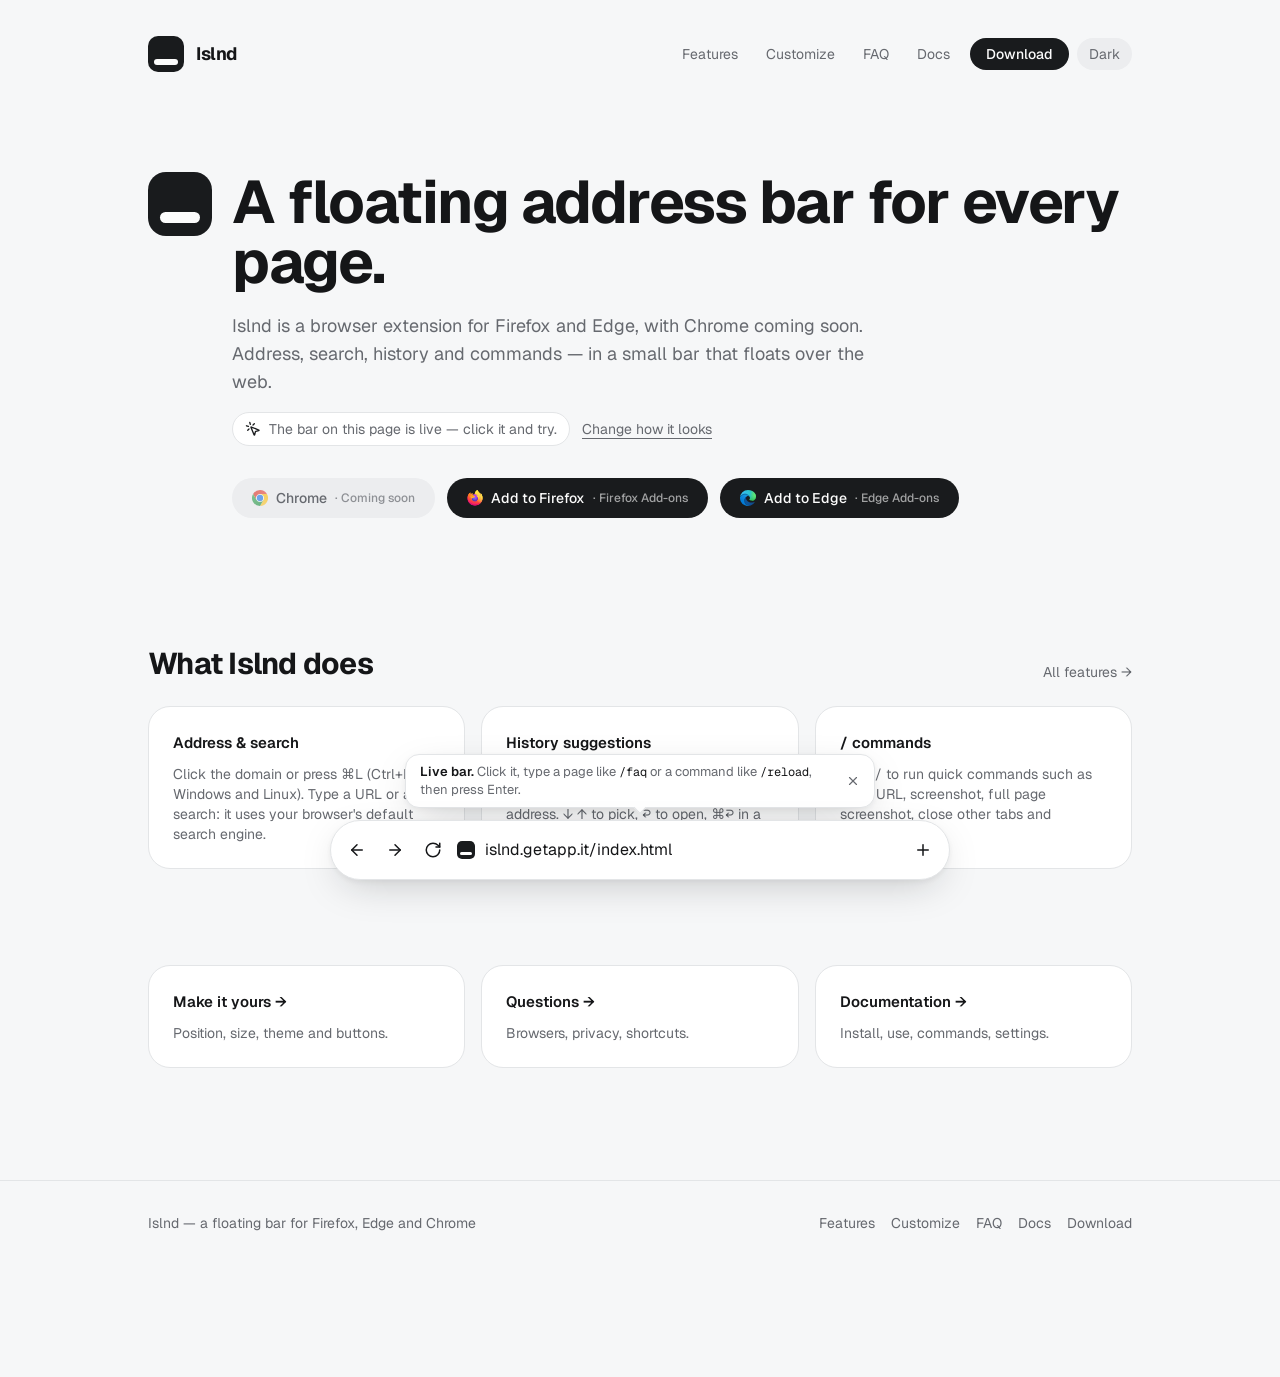
==== commit fc356e91: "Site in plain HTML, CSS and JavaScript The same pages, look and live bar as before, without React or" ====
--- a/index.html
+++ b/index.html
@@ -1 +1,106 @@
-<!DOCTYPE html><html lang="en"><head><meta charSet="utf-8"/><meta name="viewport" content="width=device-width, initial-scale=1"/><link rel="preload" as="image" href="/logos/chrome.svg"/><link rel="preload" as="image" href="/logos/firefox.svg"/><link rel="preload" as="image" href="/logos/edge.svg"/><link rel="stylesheet" href="/assets/styles-C-rtt5vo.css" data-precedence="default"/><link rel="stylesheet" href="https://fonts.googleapis.com/css2?family=Geist:wght@400;500;600;700&amp;family=Geist+Mono:wght@400;500&amp;display=swap" data-precedence="default"/><title>Islnd — floating address bar for Firefox, Edge and Chrome</title><meta property="og:site_name" content="Islnd"/><meta name="author" content="GetApp.it"/><meta name="description" content="Islnd is a browser extension that adds a floating bar to every page: address, search, history, navigation and / commands. For Firefox, Edge and Chrome."/><meta property="og:title" content="Islnd — floating address bar for Firefox, Edge and Chrome"/><meta property="og:description" content="Islnd is a browser extension that adds a floating bar to every page: address, search, history, navigation and / commands. For Firefox, Edge and Chrome."/><meta property="og:type" content="website"/><meta property="og:url" content="https://islnd.getapp.it/"/><meta name="twitter:card" content="summary"/><link rel="modulepreload" href="/assets/index-jnXEmR9v.js"/><link rel="modulepreload" href="/assets/rolldown-runtime-CbXtAM7H.js"/><link rel="modulepreload" href="/assets/link-DJpx_sUh.js"/><link rel="modulepreload" href="/assets/react-dom-xn5NngxT.js"/><link rel="modulepreload" href="/assets/content-CiZypc_I.js"/><link rel="modulepreload" href="/assets/routes-BNdF8g7A.js"/><link rel="modulepreload" href="/assets/SiteLayout-BVYXNjE1.js"/><link rel="modulepreload" href="/assets/blocks-CcFcuV_a.js"/><link rel="icon" href="/favicon.svg" type="image/svg+xml"/><link rel="preconnect" href="https://fonts.googleapis.com"/><link rel="preconnect" href="https://fonts.gstatic.com" crossorigin="anonymous"/><link rel="canonical" href="https://islnd.getapp.it/"/><script type="application/ld+json">{"@context":"https://schema.org","@type":"SoftwareApplication","name":"Islnd","applicationCategory":"BrowserApplication","operatingSystem":"Firefox, Edge","description":"A browser extension that adds a floating bar to every page: address, search, history, navigation and / commands."}</script></head><body><!--$--><div class="min-h-screen bg-background pb-28 pt-4 text-foreground"><header class="mx-auto flex max-w-5xl flex-wrap items-center justify-between gap-3 px-5 py-5"><a class="flex items-center gap-3 active" href="/" data-status="active" aria-current="page"><span aria-hidden="true" class="relative inline-block shrink-0 rounded-[28%] bg-primary h-9 w-9"><span class="absolute inset-x-[18%] bottom-[20%] h-[17%] rounded-full bg-primary-foreground"></span></span><span class="text-lg font-bold tracking-tight">Islnd</span></a><nav class="flex flex-wrap items-center gap-1 text-sm"><a class="rounded-full px-3 py-1.5 text-muted-foreground hover:text-foreground" href="/features">Features</a><a class="rounded-full px-3 py-1.5 text-muted-foreground hover:text-foreground" href="/customize">Customize</a><a class="rounded-full px-3 py-1.5 text-muted-foreground hover:text-foreground" href="/faq">FAQ</a><a class="rounded-full px-3 py-1.5 text-muted-foreground hover:text-foreground" href="/docs">Docs</a><a class="ml-1 rounded-full bg-primary px-4 py-1.5 font-medium text-primary-foreground hover:opacity-85" href="/download">Download</a><button aria-label="Toggle dark mode" class="ml-1 rounded-full bg-secondary px-3 py-1.5 text-muted-foreground hover:text-foreground">Dark</button></nav></header><main class="mx-auto max-w-5xl px-5"><section class="py-12 sm:py-20"><div class="flex items-start gap-5"><span aria-hidden="true" class="relative inline-block shrink-0 rounded-[28%] bg-primary hidden h-16 w-16 sm:inline-block"><span class="absolute inset-x-[18%] bottom-[20%] h-[17%] rounded-full bg-primary-foreground"></span></span><div class="min-w-0"><h1 class="text-4xl font-bold tracking-tight sm:text-6xl">A floating address bar for every page.</h1><p class="mt-5 max-w-2xl text-lg text-muted-foreground">Islnd is a browser extension for Firefox and Edge, with Chrome coming soon. Address, search, history and commands — in a small bar that floats over the web.</p><div class="mt-4 flex flex-wrap items-center gap-x-3 gap-y-2 text-sm"><span class="inline-flex items-center gap-2 rounded-full border border-border bg-card px-3 py-1.5 text-muted-foreground"><svg xmlns="http://www.w3.org/2000/svg" width="24" height="24" viewBox="0 0 24 24" fill="none" stroke="currentColor" stroke-width="2" stroke-linecap="round" stroke-linejoin="round" class="lucide lucide-mouse-pointer-click h-4 w-4 shrink-0 text-primary" aria-hidden="true"><path d="M14 4.1 12 6"></path><path d="m5.1 8-2.9-.8"></path><path d="m6 12-1.9 2"></path><path d="M7.2 2.2 8 5.1"></path><path d="M9.037 9.69a.498.498 0 0 1 .653-.653l11 4.5a.5.5 0 0 1-.074.949l-4.349 1.041a1 1 0 0 0-.74.739l-1.04 4.35a.5.5 0 0 1-.95.074z"></path></svg>The bar on this page is live — click it and try.</span><a class="text-muted-foreground underline underline-offset-4 hover:text-foreground" href="/customize">Change how it looks</a></div><div class="mt-8"><div class="flex flex-wrap gap-3 "><span aria-disabled="true" class="inline-flex items-center gap-2 rounded-full bg-secondary px-5 py-2.5 text-sm font-medium text-muted-foreground"><img src="/logos/chrome.svg" alt="" class="shrink-0 h-4 w-4 opacity-60"/>Chrome<span class="text-xs opacity-70">· Coming soon</span></span><a href="https://addons.mozilla.org/it/firefox/addon/islnd/" target="_blank" rel="noopener" class="inline-flex items-center gap-2 rounded-full bg-primary px-5 py-2.5 text-sm font-medium text-primary-foreground transition-opacity hover:opacity-85"><img src="/logos/firefox.svg" alt="" class="shrink-0 h-4 w-4"/>Add to <!-- -->Firefox<span class="text-xs opacity-60">· <!-- -->Firefox Add-ons</span></a><a href="https://microsoftedge.microsoft.com/addons/detail/islnd/hhejfaknnjenognigdjfdncecgknjoaa" target="_blank" rel="noopener" class="inline-flex items-center gap-2 rounded-full bg-primary px-5 py-2.5 text-sm font-medium text-primary-foreground transition-opacity hover:opacity-85"><img src="/logos/edge.svg" alt="" class="shrink-0 h-4 w-4"/>Add to <!-- -->Edge<span class="text-xs opacity-60">· <!-- -->Edge Add-ons</span></a></div></div></div></div></section><section class="py-12"><div class="flex items-end justify-between gap-4"><h2 class="text-3xl font-bold tracking-tight">What Islnd does</h2><a class="shrink-0 text-sm text-muted-foreground hover:text-foreground" href="/features">All features →</a></div><div class="mt-6 grid gap-4 sm:grid-cols-3"><div class="rounded-3xl border border-border bg-card p-6"><h3 class="font-semibold">Address &amp; search</h3><p class="mt-2 text-sm text-muted-foreground">Click the domain or press ⌘L (Ctrl+L on Windows and Linux). Type a URL or a search: it uses your browser&#x27;s default search engine.</p></div><div class="rounded-3xl border border-border bg-card p-6"><h3 class="font-semibold">History suggestions</h3><p class="mt-2 text-sm text-muted-foreground">Up to 10 matching pages from your history, with favicon, title and full address. ↓ ↑ to pick, ↩ to open, ⌘↩ in a new tab.</p></div><div class="rounded-3xl border border-border bg-card p-6"><h3 class="font-semibold">/ commands</h3><p class="mt-2 text-sm text-muted-foreground">Type / to run quick commands such as copy URL, screenshot, full page screenshot, close other tabs and minimize Islnd.</p></div></div></section><section class="grid gap-4 py-12 sm:grid-cols-3"><a class="rounded-3xl border border-border bg-card p-6 transition-shadow hover:shadow-bar" href="/customize"><h2 class="font-semibold">Make it yours<!-- --> →</h2><p class="mt-2 text-sm text-muted-foreground">Position, size, theme and buttons.</p></a><a class="rounded-3xl border border-border bg-card p-6 transition-shadow hover:shadow-bar" href="/faq"><h2 class="font-semibold">Questions<!-- --> →</h2><p class="mt-2 text-sm text-muted-foreground">Browsers, privacy, shortcuts.</p></a><a class="rounded-3xl border border-border bg-card p-6 transition-shadow hover:shadow-bar" href="/docs"><h2 class="font-semibold">Documentation<!-- --> →</h2><p class="mt-2 text-sm text-muted-foreground">Install, use, commands, settings.</p></a></section></main><footer class="mt-16 border-t border-border"><div class="mx-auto flex max-w-5xl flex-wrap justify-between gap-4 px-5 py-8 text-sm text-muted-foreground"><span>Islnd — a floating bar for Firefox, Edge and Chrome</span><div class="flex flex-wrap gap-4"><a class="hover:text-foreground" href="/features">Features</a><a class="hover:text-foreground" href="/customize">Customize</a><a class="hover:text-foreground" href="/faq">FAQ</a><a class="hover:text-foreground" href="/docs">Docs</a><a class="hover:text-foreground" href="/download">Download</a></div></div></footer><div aria-label="Islnd bar" role="region" class="preview-dock fixed inset-x-3 z-50 flex justify-center sm:inset-x-5 " data-position="bottom" data-size="xl"><div class="preview-hint" role="note"><span><b>Live bar.</b> Click it, type a page like <code>/faq</code> or a command like <code>/reload</code>, then press Enter.</span><button type="button" aria-label="Dismiss this hint"><svg xmlns="http://www.w3.org/2000/svg" width="24" height="24" viewBox="0 0 24 24" fill="none" stroke="currentColor" stroke-width="2" stroke-linecap="round" stroke-linejoin="round" class="lucide lucide-x" aria-hidden="true"><path d="M18 6 6 18"></path><path d="m6 6 12 12"></path></svg></button></div><form class="preview-bar relative flex min-w-0 flex-1 items-center gap-0.5 rounded-full border border-border px-2 text-foreground shadow-bar"><button class="inline-flex items-center justify-center gap-2 whitespace-nowrap text-sm font-medium cursor-pointer transition-colors focus-visible:outline-none focus-visible:ring-1 focus-visible:ring-ring disabled:pointer-events-none disabled:opacity-50 disabled:cursor-not-allowed [&amp;_svg]:pointer-events-none [&amp;_svg]:size-4 [&amp;_svg]:shrink-0 hover:bg-accent hover:text-accent-foreground h-9 w-9 preview-icon rounded-full" type="button" aria-label="Back" title="Back"><svg xmlns="http://www.w3.org/2000/svg" width="24" height="24" viewBox="0 0 24 24" fill="none" stroke="currentColor" stroke-width="2" stroke-linecap="round" stroke-linejoin="round" class="lucide lucide-arrow-left" aria-hidden="true"><path d="m12 19-7-7 7-7"></path><path d="M19 12H5"></path></svg></button><button class="inline-flex items-center justify-center gap-2 whitespace-nowrap text-sm font-medium cursor-pointer transition-colors focus-visible:outline-none focus-visible:ring-1 focus-visible:ring-ring disabled:pointer-events-none disabled:opacity-50 disabled:cursor-not-allowed [&amp;_svg]:pointer-events-none [&amp;_svg]:size-4 [&amp;_svg]:shrink-0 hover:bg-accent hover:text-accent-foreground h-9 w-9 preview-icon rounded-full" type="button" aria-label="Forward" title="Forward"><svg xmlns="http://www.w3.org/2000/svg" width="24" height="24" viewBox="0 0 24 24" fill="none" stroke="currentColor" stroke-width="2" stroke-linecap="round" stroke-linejoin="round" class="lucide lucide-arrow-right" aria-hidden="true"><path d="M5 12h14"></path><path d="m12 5 7 7-7 7"></path></svg></button><button class="inline-flex items-center justify-center gap-2 whitespace-nowrap text-sm font-medium cursor-pointer transition-colors focus-visible:outline-none focus-visible:ring-1 focus-visible:ring-ring disabled:pointer-events-none disabled:opacity-50 disabled:cursor-not-allowed [&amp;_svg]:pointer-events-none [&amp;_svg]:size-4 [&amp;_svg]:shrink-0 hover:bg-accent hover:text-accent-foreground h-9 w-9 preview-icon rounded-full" type="button" aria-label="Reload" title="Reload"><svg xmlns="http://www.w3.org/2000/svg" width="24" height="24" viewBox="0 0 24 24" fill="none" stroke="currentColor" stroke-width="2" stroke-linecap="round" stroke-linejoin="round" class="lucide lucide-rotate-cw" aria-hidden="true"><path d="M21 12a9 9 0 1 1-9-9c2.52 0 4.93 1 6.74 2.74L21 8"></path><path d="M21 3v5h-5"></path></svg></button><span aria-hidden="true" class="relative inline-block shrink-0 rounded-[28%] bg-primary preview-favicon mx-1 shrink-0"><span class="absolute inset-x-[18%] bottom-[20%] h-[17%] rounded-full bg-primary-foreground"></span></span><input aria-label="Islnd address or search" class="preview-input min-w-0 flex-1 bg-transparent px-1 outline-none" autoComplete="off" spellCheck="false" value="islnd.getapp.it"/><button class="inline-flex items-center justify-center gap-2 whitespace-nowrap text-sm font-medium cursor-pointer transition-colors focus-visible:outline-none focus-visible:ring-1 focus-visible:ring-ring disabled:pointer-events-none disabled:opacity-50 disabled:cursor-not-allowed [&amp;_svg]:pointer-events-none [&amp;_svg]:size-4 [&amp;_svg]:shrink-0 hover:bg-accent hover:text-accent-foreground h-9 w-9 preview-icon rounded-full" type="button" aria-label="New tab" title="New tab"><svg xmlns="http://www.w3.org/2000/svg" width="24" height="24" viewBox="0 0 24 24" fill="none" stroke="currentColor" stroke-width="2" stroke-linecap="round" stroke-linejoin="round" class="lucide lucide-plus" aria-hidden="true"><path d="M5 12h14"></path><path d="M12 5v14"></path></svg></button></form></div></div><script>(function(a,f){let l;try{l=JSON.parse(sessionStorage.getItem(a)||"{}")}catch{return}const n=l?.[f||history.state?.__TSR_key];let c=!1;for(const t in n){const e=n[t],o=e?.scrollX,s=e?.scrollY;if(Number.isFinite(o)&&Number.isFinite(s)){if(t==="window")scrollTo(o,s),c=!0;else if(t)try{const r=document.querySelector(t);r&&(r.scrollLeft=o,r.scrollTop=s)}catch{}}}if(c)return;const i=location.hash.slice(1);if(i){const t=history.state?.__hashScrollIntoViewOptions??!0;if(t){const e=document.getElementById(i);e&&e.scrollIntoView(t)}return}scrollTo(0,0)})("tsr-scroll-restoration-v1_3");document.currentScript.remove()</script><!--/$--><script data-tsr-stream-part="">(self.$R=self.$R||{})["tsr"]=[];self.$_TSR={h(){this.hydrated=!0,this.c()},e(){this.streamEnded=!0,this.c()},c(){this.hydrated&&this.streamEnded&&(delete self.$_TSR,delete self.$R.tsr)},p(e){this.initialized?e():this.buffer.push(e)},buffer:[]};$_TSR.router=($R=>$R[0]={manifest:$R[1]={routes:$R[2]={__root__:$R[3]={preloads:$R[4]=["/assets/index-jnXEmR9v.js","/assets/rolldown-runtime-CbXtAM7H.js","/assets/link-DJpx_sUh.js","/assets/react-dom-xn5NngxT.js","/assets/content-CiZypc_I.js"],scripts:$R[5]=[$R[6]={attrs:$R[7]={type:"module",async:!0,src:"/assets/index-jnXEmR9v.js"}}]},"/":$R[8]={preloads:$R[9]=["/assets/routes-BNdF8g7A.js","/assets/SiteLayout-BVYXNjE1.js","/assets/blocks-CcFcuV_a.js"]}}},matches:$R[10]=[$R[11]={i:"__root__ ",u:1795558138460,s:"success",ssr:!0},$R[12]={i:"  ",u:1795558138460,s:"success",ssr:!0}]})($R["tsr"]);$_TSR.e();{let s=document.currentScript,p;while((p=s.previousElementSibling)&&p.hasAttribute('data-tsr-stream-part'))p.remove();s.remove()}</script><script type="module" async="" src="/assets/index-jnXEmR9v.js"></script><script>document.currentScript.remove();/*$tsr-stream-boundary*/</script></body></html>+<!doctype html>
+<html lang="en">
+  <head>
+    <meta charset="utf-8">
+    <meta name="viewport" content="width=device-width, initial-scale=1">
+    <title>Islnd — floating address bar for Firefox, Edge and Chrome</title>
+    <meta name="description" content="Islnd is a browser extension that adds a floating bar to every page: address, search, history, navigation and / commands. For Firefox, Edge and Chrome.">
+    <meta name="author" content="GetApp.it">
+    <meta property="og:site_name" content="Islnd">
+    <meta property="og:title" content="Islnd — floating address bar for Firefox, Edge and Chrome">
+    <meta property="og:description" content="Islnd is a browser extension that adds a floating bar to every page: address, search, history, navigation and / commands. For Firefox, Edge and Chrome.">
+    <meta property="og:type" content="website">
+    <meta property="og:url" content="https://islnd.getapp.it/">
+    <meta name="twitter:card" content="summary">
+    <link rel="canonical" href="https://islnd.getapp.it/">
+    <link rel="icon" href="/favicon.svg" type="image/svg+xml">
+    <link rel="preconnect" href="https://fonts.googleapis.com">
+    <link rel="preconnect" href="https://fonts.gstatic.com" crossorigin>
+    <link rel="stylesheet" href="https://fonts.googleapis.com/css2?family=Geist:wght@400;500;600;700&amp;family=Geist+Mono:wght@400;500&amp;display=swap">
+    <link rel="stylesheet" href="/site.css">
+    <script>
+      try {
+        const theme = localStorage.getItem('islnd-theme');
+        if (theme === 'dark' || (!theme && matchMedia('(prefers-color-scheme: dark)').matches)) document.documentElement.classList.add('dark');
+      } catch {}
+    </script>
+    <script src="/site.js" defer></script>
+    <script type="application/ld+json">{"@context":"https://schema.org","@type":"SoftwareApplication","name":"Islnd","applicationCategory":"BrowserApplication","operatingSystem":"Firefox, Edge","description":"A browser extension that adds a floating bar to every page: address, search, history, navigation and / commands."}</script>
+  </head>
+  <body>
+    <div class="site">
+      <header class="header">
+        <a class="brand" href="/"><span class="logo" aria-hidden="true"></span><span class="brand-name">Islnd</span></a>
+        <nav class="nav">
+          <a href="/features/">Features</a>
+          <a href="/customize/">Customize</a>
+          <a href="/faq/">FAQ</a>
+          <a href="/docs/">Docs</a>
+          <a class="download" href="/download/">Download</a>
+          <button type="button" class="theme-toggle" aria-label="Toggle dark mode">Dark</button>
+        </nav>
+      </header>
+      <main>
+        <section class="hero">
+          <div class="hero-inner">
+            <span class="logo" aria-hidden="true"></span>
+            <div class="hero-text">
+              <h1>A floating address bar for every page.</h1>
+              <p class="intro">Islnd is a browser extension for Firefox and Edge, with Chrome coming soon. Address, search, history and commands — in a small bar that floats over the web.</p>
+              <div class="hero-meta">
+                <span class="chip"><svg class="icon" viewBox="0 0 24 24" aria-hidden="true"><path d="M14 4.1 12 6"/><path d="m5.1 8-2.9-.8"/><path d="m6 12-1.9 2"/><path d="M7.2 2.2 8 5.1"/><path d="M9.037 9.69a.498.498 0 0 1 .653-.653l11 4.5a.5.5 0 0 1-.074.949l-4.349 1.041a1 1 0 0 0-.74.739l-1.04 4.35a.5.5 0 0 1-.95.074z"/></svg>The bar on this page is live — click it and try.</span>
+                <a class="text-link" href="/customize/">Change how it looks</a>
+              </div>
+              <div class="stores">
+                <span class="store soon" aria-disabled="true"><img src="/logos/chrome.svg" alt="">Chrome<small>· Coming soon</small></span>
+                <a class="store" href="https://addons.mozilla.org/it/firefox/addon/islnd/" target="_blank" rel="noopener"><img src="/logos/firefox.svg" alt="">Add to Firefox<small>· Firefox Add-ons</small></a>
+                <a class="store" href="https://microsoftedge.microsoft.com/addons/detail/islnd/hhejfaknnjenognigdjfdncecgknjoaa" target="_blank" rel="noopener"><img src="/logos/edge.svg" alt="">Add to Edge<small>· Edge Add-ons</small></a>
+              </div>
+            </div>
+          </div>
+        </section>
+        <section class="section">
+          <div class="section-head">
+            <h2>What Islnd does</h2>
+            <a href="/features/">All features →</a>
+          </div>
+          <div class="cards three">
+            <div class="card"><h3>Address &amp; search</h3><p>Click the domain or press ⌘L (Ctrl+L on Windows and Linux). Type a URL or a search: it uses your browser's default search engine.</p></div>
+            <div class="card"><h3>History suggestions</h3><p>Up to 10 matching pages from your history, with favicon, title and full address. ↓ ↑ to pick, ↩ to open, ⌘↩ in a new tab.</p></div>
+            <div class="card"><h3>/ commands</h3><p>Type / to run quick commands such as copy URL, screenshot, full page screenshot, close other tabs and minimize Islnd.</p></div>
+          </div>
+        </section>
+        <section class="section cards three">
+          <a class="card" href="/customize/"><h2>Make it yours →</h2><p>Position, size, theme and buttons.</p></a>
+          <a class="card" href="/faq/"><h2>Questions →</h2><p>Browsers, privacy, shortcuts.</p></a>
+          <a class="card" href="/docs/"><h2>Documentation →</h2><p>Install, use, commands, settings.</p></a>
+        </section>
+      </main>
+      <footer class="footer">
+        <div class="footer-inner">
+          <span>Islnd — a floating bar for Firefox, Edge and Chrome</span>
+          <div class="footer-links">
+            <a href="/features/">Features</a>
+            <a href="/customize/">Customize</a>
+            <a href="/faq/">FAQ</a>
+            <a href="/docs/">Docs</a>
+            <a href="/download/">Download</a>
+          </div>
+        </div>
+      </footer>
+      <div class="preview-dock" role="region" aria-label="Islnd bar" data-position="bottom" data-size="xl">
+        <div class="preview-hint" role="note"><span><b>Live bar.</b> Click it, type a page like <code>/faq</code> or a command like <code>/reload</code>, then press Enter.</span><button type="button" aria-label="Dismiss this hint" data-action="dismiss"><svg class="icon" viewBox="0 0 24 24" aria-hidden="true"><path d="M18 6 6 18"/><path d="m6 6 12 12"/></svg></button></div>
+        <form class="preview-bar">
+          <button type="button" class="preview-icon" aria-label="Back" title="Back" data-action="back"><svg class="icon" viewBox="0 0 24 24" aria-hidden="true"><path d="m12 19-7-7 7-7"/><path d="M19 12H5"/></svg></button>
+          <button type="button" class="preview-icon" aria-label="Forward" title="Forward" data-action="forward"><svg class="icon" viewBox="0 0 24 24" aria-hidden="true"><path d="M5 12h14"/><path d="m12 5 7 7-7 7"/></svg></button>
+          <button type="button" class="preview-icon" aria-label="Reload" title="Reload" data-action="reload"><svg class="icon" viewBox="0 0 24 24" aria-hidden="true"><path d="M21 12a9 9 0 1 1-9-9c2.52 0 4.93 1 6.74 2.74L21 8"/><path d="M21 3v5h-5"/></svg></button>
+          <button type="button" class="preview-icon" aria-label="Home" title="Home" data-action="home" hidden><svg class="icon" viewBox="0 0 24 24" aria-hidden="true"><path d="M15 21v-8a1 1 0 0 0-1-1h-4a1 1 0 0 0-1 1v8"/><path d="M3 10a2 2 0 0 1 .709-1.528l7-6a2 2 0 0 1 2.582 0l7 6A2 2 0 0 1 21 10v9a2 2 0 0 1-2 2H5a2 2 0 0 1-2-2z"/></svg></button>
+          <span class="logo preview-favicon" aria-hidden="true"></span>
+          <input class="preview-input" aria-label="Islnd address or search" value="islnd.getapp.it" autocomplete="off" spellcheck="false">
+          <button type="button" class="preview-icon" aria-label="New tab" title="New tab" data-action="newtab"><svg class="icon" viewBox="0 0 24 24" aria-hidden="true"><path d="M5 12h14"/><path d="M12 5v14"/></svg></button>
+          <div class="preview-suggestions" hidden></div>
+        </form>
+      </div>
+    </div>
+  </body>
+</html>
--- a/site.css
+++ b/site.css
@@ -0,0 +1,1249 @@
+/* Islnd — the site's styles. Plain CSS, no build step.
+   Colours follow the extension's settings page: cool grey canvas, white cards, ink controls and an
+   orange spark. The dark theme is the class "dark" on <html> (site.js). Breakpoints: 640, 768, 1024 px. */
+
+:root {
+  --background: oklch(0.975 0.002 260);
+  --foreground: oklch(0.2 0.005 260);
+  --card: oklch(1 0 0);
+  --primary: oklch(0.22 0.005 260);
+  --primary-foreground: oklch(0.99 0 0);
+  --secondary: oklch(0.945 0.003 260);
+  --muted: oklch(0.955 0.003 260);
+  --muted-foreground: oklch(0.52 0.01 260);
+  --accent: oklch(0.945 0.003 260);
+  --accent-foreground: oklch(0.22 0.005 260);
+  --spark: oklch(0.68 0.19 38);
+  --border: oklch(0.92 0.003 260);
+  --input: oklch(0.92 0.003 260);
+  --ring: oklch(0.68 0.19 38);
+  --shadow-sm: 0 1px 3px 0 rgb(0 0 0 / 0.1), 0 1px 2px -1px rgb(0 0 0 / 0.1);
+  --shadow-bar: 0 12px 40px -12px oklch(0.2 0.01 260 / 0.25), 0 2px 6px oklch(0.2 0.01 260 / 0.06);
+  --font-sans: "Geist", ui-sans-serif, system-ui, sans-serif;
+  --font-mono: "Geist Mono", ui-monospace, monospace;
+}
+
+.dark {
+  --background: oklch(0.17 0.004 260);
+  --foreground: oklch(0.95 0.002 260);
+  --card: oklch(0.215 0.005 260);
+  --primary: oklch(0.95 0.002 260);
+  --primary-foreground: oklch(0.18 0.004 260);
+  --secondary: oklch(0.27 0.005 260);
+  --muted: oklch(0.25 0.005 260);
+  --muted-foreground: oklch(0.68 0.01 260);
+  --accent: oklch(0.28 0.005 260);
+  --accent-foreground: oklch(0.95 0.002 260);
+  --spark: oklch(0.72 0.18 40);
+  --border: oklch(0.3 0.005 260);
+  --input: oklch(0.3 0.005 260);
+  --shadow-bar: 0 12px 40px -12px oklch(0 0 0 / 0.6);
+}
+
+/* ——— Base ——— */
+
+*,
+::before,
+::after {
+  box-sizing: border-box;
+  margin: 0;
+  padding: 0;
+  border: 0 solid var(--border);
+}
+
+html {
+  -webkit-text-size-adjust: 100%;
+}
+
+body {
+  background: var(--background);
+  color: var(--foreground);
+  font-family: var(--font-sans);
+  font-size: 15px;
+  line-height: 1.65;
+  -webkit-font-smoothing: antialiased;
+}
+
+h1,
+h2,
+h3 {
+  font-size: inherit;
+  font-weight: inherit;
+}
+
+a {
+  color: inherit;
+  text-decoration: inherit;
+}
+
+button,
+input {
+  font: inherit;
+  letter-spacing: inherit;
+  color: inherit;
+  background: transparent;
+}
+
+button {
+  cursor: pointer;
+}
+
+img,
+svg {
+  display: block;
+  vertical-align: middle;
+}
+
+code,
+pre {
+  font-family: var(--font-mono);
+  font-size: 1em;
+}
+
+ol,
+ul {
+  list-style: none;
+}
+
+strong,
+b {
+  font-weight: bolder;
+}
+
+[hidden] {
+  display: none !important;
+}
+
+/* The Islnd icon: a rounded square with the bar inside. */
+.logo {
+  position: relative;
+  display: inline-block;
+  flex-shrink: 0;
+  width: 36px;
+  height: 36px;
+  border-radius: 28%;
+  background: var(--primary);
+}
+
+.logo::after {
+  content: "";
+  position: absolute;
+  left: 18%;
+  right: 18%;
+  bottom: 20%;
+  height: 17%;
+  border-radius: 9999px;
+  background: var(--primary-foreground);
+}
+
+/* ——— Page frame: header, main, footer ——— */
+
+.site {
+  min-height: 100vh;
+  padding: 16px 0 112px;
+}
+
+.header {
+  display: flex;
+  flex-wrap: wrap;
+  align-items: center;
+  justify-content: space-between;
+  gap: 12px;
+  max-width: 1024px;
+  margin: 0 auto;
+  padding: 20px;
+}
+
+.brand {
+  display: flex;
+  align-items: center;
+  gap: 12px;
+}
+
+.brand-name {
+  font-size: 1.125rem;
+  line-height: 1.75rem;
+  font-weight: 700;
+  letter-spacing: -0.025em;
+}
+
+.nav {
+  display: flex;
+  flex-wrap: wrap;
+  align-items: center;
+  gap: 4px;
+  font-size: 0.875rem;
+  line-height: 1.25rem;
+}
+
+.nav a,
+.theme-toggle {
+  border-radius: 9999px;
+  padding: 6px 12px;
+  color: var(--muted-foreground);
+}
+
+.nav a:hover,
+.theme-toggle:hover {
+  color: var(--foreground);
+}
+
+.nav a[aria-current="page"] {
+  background: var(--card);
+  box-shadow: var(--shadow-sm);
+}
+
+.nav .download {
+  margin-left: 4px;
+  padding: 6px 16px;
+  background: var(--primary);
+  color: var(--primary-foreground);
+  font-weight: 500;
+}
+
+.nav .download:hover {
+  color: var(--primary-foreground);
+  opacity: 0.85;
+}
+
+.theme-toggle {
+  margin-left: 4px;
+  background: var(--secondary);
+}
+
+main {
+  max-width: 1024px;
+  margin: 0 auto;
+  padding: 0 20px;
+}
+
+.footer {
+  margin-top: 64px;
+  border-top-width: 1px;
+}
+
+.footer-inner {
+  display: flex;
+  flex-wrap: wrap;
+  justify-content: space-between;
+  gap: 16px;
+  max-width: 1024px;
+  margin: 0 auto;
+  padding: 32px 20px;
+  color: var(--muted-foreground);
+  font-size: 0.875rem;
+  line-height: 1.25rem;
+}
+
+.footer-links {
+  display: flex;
+  flex-wrap: wrap;
+  gap: 16px;
+}
+
+.footer-links a:hover {
+  color: var(--foreground);
+}
+
+/* ——— Page title ——— */
+
+.page-title {
+  padding: 48px 0;
+}
+
+.eyebrow {
+  color: var(--muted-foreground);
+  font-size: 0.75rem;
+  line-height: 1rem;
+  font-weight: 600;
+  letter-spacing: 0.1em;
+  text-transform: uppercase;
+}
+
+.page-title h1 {
+  margin-top: 12px;
+  font-size: 2.25rem;
+  line-height: 2.5rem;
+  font-weight: 700;
+  letter-spacing: -0.025em;
+}
+
+.intro {
+  max-width: 42rem;
+  color: var(--muted-foreground);
+  font-size: 1.125rem;
+  line-height: 1.75rem;
+}
+
+.page-title .intro {
+  margin-top: 16px;
+}
+
+/* ——— Home ——— */
+
+.hero {
+  padding: 48px 0;
+}
+
+.hero-inner {
+  display: flex;
+  align-items: flex-start;
+  gap: 20px;
+}
+
+.hero .logo {
+  width: 64px;
+  height: 64px;
+}
+
+.hero-text {
+  min-width: 0;
+}
+
+.hero h1 {
+  font-size: 2.25rem;
+  line-height: 2.5rem;
+  font-weight: 700;
+  letter-spacing: -0.025em;
+}
+
+.hero .intro {
+  margin-top: 20px;
+}
+
+.hero-meta {
+  display: flex;
+  flex-wrap: wrap;
+  align-items: center;
+  gap: 8px 12px;
+  margin-top: 16px;
+  font-size: 0.875rem;
+  line-height: 1.25rem;
+}
+
+.chip {
+  display: inline-flex;
+  align-items: center;
+  gap: 8px;
+  border-width: 1px;
+  border-radius: 9999px;
+  padding: 6px 12px;
+  background: var(--card);
+  color: var(--muted-foreground);
+}
+
+.chip svg {
+  flex-shrink: 0;
+  width: 16px;
+  height: 16px;
+  color: var(--primary);
+}
+
+.text-link {
+  color: var(--muted-foreground);
+  text-decoration: underline;
+  text-underline-offset: 4px;
+}
+
+.text-link:hover {
+  color: var(--foreground);
+}
+
+.section {
+  padding: 48px 0;
+}
+
+.section-head {
+  display: flex;
+  align-items: flex-end;
+  justify-content: space-between;
+  gap: 16px;
+}
+
+.section-head h2 {
+  font-size: 1.875rem;
+  line-height: 2.25rem;
+  font-weight: 700;
+  letter-spacing: -0.025em;
+}
+
+.section-head a {
+  flex-shrink: 0;
+  color: var(--muted-foreground);
+  font-size: 0.875rem;
+  line-height: 1.25rem;
+}
+
+.section-head a:hover {
+  color: var(--foreground);
+}
+
+/* ——— Store buttons ——— */
+
+.stores {
+  display: flex;
+  flex-wrap: wrap;
+  gap: 12px;
+  margin-top: 32px;
+}
+
+.stores.wide {
+  margin-top: 56px;
+}
+
+.store,
+.button {
+  display: inline-flex;
+  align-items: center;
+  gap: 8px;
+  border-radius: 9999px;
+  padding: 10px 20px;
+  background: var(--primary);
+  color: var(--primary-foreground);
+  font-size: 0.875rem;
+  line-height: 1.25rem;
+  font-weight: 500;
+  transition: opacity 0.15s;
+}
+
+a.store:hover,
+a.button:hover {
+  opacity: 0.85;
+}
+
+.store img,
+.button img {
+  flex-shrink: 0;
+  width: 16px;
+  height: 16px;
+}
+
+.store small {
+  font-size: 0.75rem;
+  line-height: 1rem;
+  opacity: 0.6;
+}
+
+.store.soon,
+.button.soon {
+  background: var(--secondary);
+  color: var(--muted-foreground);
+}
+
+.soon img {
+  opacity: 0.6;
+}
+
+.store.soon small {
+  opacity: 0.7;
+}
+
+/* ——— Cards ——— */
+
+.cards {
+  display: grid;
+  gap: 16px;
+}
+
+.section-head + .cards {
+  margin-top: 24px;
+}
+
+.cards.features {
+  margin-top: 40px;
+}
+
+.card {
+  border-width: 1px;
+  border-radius: 22px;
+  padding: 24px;
+  background: var(--card);
+}
+
+.card h2,
+.card h3 {
+  font-weight: 600;
+}
+
+.card p {
+  margin-top: 8px;
+  color: var(--muted-foreground);
+  font-size: 0.875rem;
+  line-height: 1.25rem;
+}
+
+a.card {
+  transition: box-shadow 0.15s;
+}
+
+a.card:hover {
+  box-shadow: var(--shadow-bar);
+}
+
+/* ——— FAQ ——— */
+
+.faq {
+  border-width: 1px;
+  border-radius: 22px;
+  background: var(--card);
+}
+
+.faq section {
+  padding: 24px;
+}
+
+.faq section + section {
+  border-top-width: 1px;
+}
+
+.faq h2 {
+  font-weight: 600;
+}
+
+.faq p {
+  margin-top: 8px;
+  color: var(--muted-foreground);
+}
+
+/* ——— Download ——— */
+
+.download-card {
+  display: flex;
+  flex-direction: column;
+}
+
+.download-card header {
+  display: flex;
+  align-items: center;
+  gap: 12px;
+}
+
+.download-card header img {
+  width: 28px;
+  height: 28px;
+}
+
+.download-card h2 {
+  font-size: 1.25rem;
+  line-height: 1.75rem;
+}
+
+.download-card p {
+  flex: 1;
+}
+
+.download-card .button {
+  justify-content: center;
+  margin-top: 24px;
+  text-align: center;
+}
+
+/* ——— Customize ——— */
+
+.settings-card {
+  max-width: 36rem;
+  border-width: 1px;
+  border-radius: 10px;
+  padding: 20px;
+  background: var(--card);
+}
+
+.setting {
+  display: flex;
+  align-items: center;
+  justify-content: space-between;
+  gap: 16px;
+  border-bottom-width: 1px;
+  padding: 16px 0;
+}
+
+.setting:last-child {
+  border-bottom-width: 0;
+}
+
+.choices {
+  display: flex;
+  border-radius: 10px;
+  padding: 4px;
+  background: var(--secondary);
+}
+
+.choices button {
+  display: inline-flex;
+  align-items: center;
+  justify-content: center;
+  height: 32px;
+  border-radius: 8px;
+  padding: 0 8px;
+  color: var(--muted-foreground);
+  font-size: 0.75rem;
+  line-height: 1rem;
+  font-weight: 500;
+  white-space: nowrap;
+  transition: color 0.15s, background-color 0.15s;
+}
+
+.choices button:hover {
+  background: var(--accent);
+  color: var(--accent-foreground);
+}
+
+.choices button[aria-pressed="true"] {
+  background: var(--card);
+  color: var(--foreground);
+  box-shadow: var(--shadow-sm);
+}
+
+.switch {
+  display: inline-flex;
+  flex-shrink: 0;
+  align-items: center;
+  width: 36px;
+  height: 20px;
+  border: 2px solid transparent;
+  border-radius: 9999px;
+  background: var(--input);
+  box-shadow: var(--shadow-sm);
+  transition: background-color 0.15s;
+}
+
+.switch[aria-checked="true"] {
+  background: var(--primary);
+}
+
+.switch span {
+  display: block;
+  width: 16px;
+  height: 16px;
+  border-radius: 9999px;
+  background: var(--background);
+  box-shadow: 0 10px 15px -3px rgb(0 0 0 / 0.1), 0 4px 6px -4px rgb(0 0 0 / 0.1);
+  pointer-events: none;
+  transition: transform 0.15s;
+}
+
+.switch[aria-checked="true"] span {
+  transform: translateX(16px);
+}
+
+.choices button:focus-visible,
+.switch:focus-visible {
+  outline: none;
+  box-shadow: 0 0 0 2px var(--background), 0 0 0 4px var(--ring);
+}
+
+.notes {
+  max-width: 42rem;
+  margin-top: 40px;
+  color: var(--muted-foreground);
+}
+
+.notes p + p {
+  margin-top: 16px;
+}
+
+.notes strong {
+  color: var(--foreground);
+}
+
+.notes a {
+  color: var(--foreground);
+  text-decoration: underline;
+  text-underline-offset: 4px;
+}
+
+/* ——— Docs ——— */
+
+.docs {
+  display: grid;
+  gap: 32px;
+  padding: 40px 0;
+}
+
+.docs-nav {
+  display: flex;
+  flex-wrap: wrap;
+  gap: 4px;
+}
+
+.docs-nav a {
+  border-radius: 10px;
+  padding: 6px 12px;
+  color: var(--muted-foreground);
+  font-size: 0.875rem;
+  line-height: 1.25rem;
+}
+
+.docs-nav a:hover {
+  color: var(--foreground);
+}
+
+.docs-nav a[aria-current="page"] {
+  background: var(--card);
+  box-shadow: var(--shadow-sm);
+}
+
+/* The README, as HTML (npm run sync in the extension's repository writes it). */
+.md {
+  min-width: 0;
+}
+
+.md h1 {
+  margin: 0 0 0.5rem;
+  color: var(--foreground);
+  font-size: 2rem;
+  font-weight: 700;
+  letter-spacing: -0.02em;
+}
+
+.md h1::before {
+  content: "# ";
+  color: var(--spark);
+}
+
+.md h1 + p {
+  margin-bottom: 2rem;
+  border-bottom: 1px solid var(--border);
+  padding-bottom: 1.5rem;
+  color: var(--muted-foreground);
+  font-size: 1.05rem;
+}
+
+.md h2 {
+  margin: 3rem 0 1rem;
+  border-bottom: 1px solid var(--border);
+  padding-bottom: 0.5rem;
+  font-size: 1.2rem;
+  font-weight: 700;
+  scroll-margin-top: 1.5rem;
+}
+
+.md h2::before {
+  content: "## ";
+  color: var(--spark);
+}
+
+.md h3 {
+  margin: 1.75rem 0 0.5rem;
+  font-weight: 700;
+}
+
+.md h3::before {
+  content: "### ";
+  color: var(--muted-foreground);
+  font-weight: 400;
+}
+
+.md p,
+.md ul,
+.md ol,
+.md table,
+.md pre,
+.md blockquote {
+  margin: 0 0 1.1rem;
+}
+
+.md ul {
+  padding-left: 0.25rem;
+}
+
+.md ul > li {
+  position: relative;
+  margin-bottom: 0.35rem;
+  padding-left: 1.4rem;
+}
+
+.md ul > li::before {
+  content: "▸";
+  position: absolute;
+  left: 0.2rem;
+  color: var(--spark);
+}
+
+.md ol {
+  list-style: decimal;
+  padding-left: 1.5rem;
+}
+
+.md ol > li {
+  margin-bottom: 0.35rem;
+}
+
+.md a {
+  color: var(--primary);
+  text-decoration: underline;
+  text-decoration-color: color-mix(in oklab, var(--primary) 40%, transparent);
+  text-underline-offset: 3px;
+  transition: text-decoration-color 0.15s;
+}
+
+.md a:hover {
+  text-decoration-color: var(--primary);
+}
+
+.md strong {
+  color: var(--foreground);
+  font-weight: 700;
+}
+
+.md code {
+  border-radius: 4px;
+  padding: 0.1em 0.4em;
+  background: var(--accent);
+  color: var(--accent-foreground);
+  font-size: 0.9em;
+}
+
+.md pre {
+  overflow-x: auto;
+  border: 1px solid var(--border);
+  border-radius: 8px;
+  padding: 1rem 1.25rem;
+  background: var(--card);
+}
+
+.md pre code {
+  padding: 0;
+  background: none;
+  color: inherit;
+}
+
+.md table {
+  display: block;
+  overflow-x: auto;
+  width: 100%;
+  border: 1px solid var(--border);
+  border-radius: 8px;
+  border-collapse: separate;
+  border-spacing: 0;
+  background: var(--card);
+}
+
+.md th,
+.md td {
+  border-bottom: 1px solid var(--border);
+  padding: 0.55rem 0.85rem;
+  text-align: left;
+  vertical-align: top;
+}
+
+.md tr:last-child td {
+  border-bottom: none;
+}
+
+.md th {
+  background: var(--muted);
+  color: var(--muted-foreground);
+  font-size: 0.85em;
+  font-weight: 700;
+  letter-spacing: 0.05em;
+  text-transform: uppercase;
+}
+
+/* ——— The live Islnd bar, at the bottom of every page ——— */
+
+/* Its theme can differ from the site's: Customize › Theme never changes the website. */
+.islnd-preview {
+  --background: oklch(0.975 0.002 260);
+  --foreground: oklch(0.2 0.005 260);
+  --card: oklch(1 0 0);
+  --primary: oklch(0.22 0.005 260);
+  --primary-foreground: oklch(0.99 0 0);
+  --secondary: oklch(0.945 0.003 260);
+  --accent: oklch(0.945 0.003 260);
+  --accent-foreground: oklch(0.22 0.005 260);
+  --muted-foreground: oklch(0.52 0.01 260);
+  --border: oklch(0.92 0.003 260);
+  color: var(--foreground);
+}
+
+.islnd-preview[data-preview-theme="dark"] {
+  --background: oklch(0.17 0.004 260);
+  --foreground: oklch(0.95 0.002 260);
+  --card: oklch(0.215 0.005 260);
+  --primary: oklch(0.95 0.002 260);
+  --primary-foreground: oklch(0.18 0.004 260);
+  --secondary: oklch(0.27 0.005 260);
+  --accent: oklch(0.28 0.005 260);
+  --accent-foreground: oklch(0.95 0.002 260);
+  --muted-foreground: oklch(0.68 0.01 260);
+  --border: oklch(0.3 0.005 260);
+}
+
+.preview-dock {
+  --bar-height: 60px;
+  --bar-width: 620px;
+  --bar-icon: 36px;
+  --bar-font: 16px;
+  position: fixed;
+  left: 12px;
+  right: 12px;
+  bottom: 20px;
+  z-index: 50;
+  display: flex;
+  justify-content: center;
+}
+
+.preview-dock[data-position="top"] {
+  top: 20px;
+  bottom: auto;
+}
+
+.preview-dock[data-size="default"] {
+  --bar-height: 44px;
+  --bar-width: 455px;
+  --bar-icon: 28px;
+  --bar-font: 13px;
+}
+
+.preview-dock[data-size="large"] {
+  --bar-height: 52px;
+  --bar-width: 537px;
+  --bar-icon: 32px;
+  --bar-font: 14px;
+}
+
+.preview-bar {
+  position: relative;
+  display: flex;
+  flex: 1;
+  align-items: center;
+  gap: 2px;
+  min-width: 0;
+  height: var(--bar-height);
+  max-width: var(--bar-width);
+  border-width: 1px;
+  border-radius: 9999px;
+  padding: 0 8px;
+  background: var(--card);
+  color: var(--foreground);
+  box-shadow: var(--shadow-bar);
+  transition: height 0.2s, max-width 0.2s;
+}
+
+.preview-icon {
+  display: inline-flex;
+  flex-shrink: 0;
+  align-items: center;
+  justify-content: center;
+  width: var(--bar-icon);
+  height: var(--bar-icon);
+  border-radius: 9999px;
+  font-size: 0.875rem;
+  font-weight: 500;
+  transition: color 0.15s, background-color 0.15s;
+}
+
+.preview-icon:hover {
+  background: var(--accent);
+  color: var(--accent-foreground);
+}
+
+.preview-icon:focus-visible,
+.suggestion:focus-visible {
+  outline: none;
+  box-shadow: 0 0 0 1px var(--ring);
+}
+
+.preview-icon svg {
+  width: calc(var(--bar-icon) / 2);
+  height: calc(var(--bar-icon) / 2);
+  pointer-events: none;
+}
+
+.preview-favicon {
+  width: calc(var(--bar-icon) / 2);
+  height: calc(var(--bar-icon) / 2);
+  margin: 0 4px;
+}
+
+.preview-input {
+  flex: 1;
+  min-width: 0;
+  padding: 0 4px;
+  outline: none;
+  font-size: var(--bar-font);
+}
+
+.preview-input:focus-visible {
+  border-radius: 4px;
+  box-shadow: 0 0 0 1px var(--ring);
+}
+
+.preview-suggestions {
+  position: absolute;
+  left: 0;
+  right: 0;
+  bottom: calc(100% + 8px);
+  border-width: 1px;
+  border-radius: 10px;
+  padding: 4px;
+  background: var(--card);
+  box-shadow: var(--shadow-bar);
+}
+
+[data-position="top"] .preview-suggestions {
+  top: calc(100% + 8px);
+  bottom: auto;
+}
+
+.suggestion {
+  display: flex;
+  align-items: center;
+  gap: 8px;
+  width: 100%;
+  height: 36px;
+  border-radius: 8px;
+  padding: 8px 16px;
+  font-size: 0.875rem;
+  line-height: 1.25rem;
+  font-weight: 500;
+  white-space: nowrap;
+  transition: color 0.15s, background-color 0.15s;
+}
+
+.suggestion:hover {
+  background: var(--accent);
+  color: var(--accent-foreground);
+}
+
+.suggestion svg {
+  flex-shrink: 0;
+  width: 16px;
+  height: 16px;
+}
+
+.suggestion small {
+  margin-left: auto;
+  color: var(--muted-foreground);
+  font-size: 0.75rem;
+  line-height: 1rem;
+}
+
+.suggestions-empty {
+  display: block;
+  padding: 12px;
+  color: var(--muted-foreground);
+  font-size: 0.875rem;
+  line-height: 1.25rem;
+}
+
+@keyframes spin {
+  to {
+    transform: rotate(360deg);
+  }
+}
+
+.spin {
+  animation: spin 1s linear infinite;
+}
+
+/* The callout over the bar, on the home page only. */
+.preview-hint {
+  --hint-from: 30px;
+  --hint-overshoot: -8px;
+  --hint-tilt: -3deg;
+  position: absolute;
+  bottom: calc(100% + 12px);
+  left: 50%;
+  translate: -50% 0;
+  display: flex;
+  align-items: center;
+  gap: 10px;
+  width: max-content;
+  max-width: min(92vw, 470px);
+  border-width: 1px;
+  border-radius: 14px;
+  padding: 8px 10px 8px 14px;
+  background: var(--card);
+  color: var(--muted-foreground);
+  font-size: 13px;
+  line-height: 1.4;
+  box-shadow: var(--shadow-bar);
+  animation: hint-in 0.85s cubic-bezier(0.16, 1.3, 0.3, 1) both, hint-bob 3.2s ease-in-out 0.9s infinite,
+    hint-glow 3.2s ease-in-out 0.9s infinite;
+}
+
+@keyframes hint-in {
+  0% {
+    opacity: 0;
+    transform: translateY(var(--hint-from)) scale(0.8) rotate(var(--hint-tilt));
+  }
+  50% {
+    opacity: 1;
+  }
+  72% {
+    transform: translateY(var(--hint-overshoot)) scale(1.05) rotate(0deg);
+  }
+  100% {
+    opacity: 1;
+    transform: translateY(0) scale(1) rotate(0deg);
+  }
+}
+
+@keyframes hint-bob {
+  0%,
+  100% {
+    transform: translateY(0) rotate(0deg) scale(1);
+  }
+  25% {
+    transform: translateY(-9px) rotate(1.2deg) scale(1.015);
+  }
+  50% {
+    transform: translateY(-13px) rotate(0deg) scale(1.025);
+  }
+  75% {
+    transform: translateY(-9px) rotate(-1.2deg) scale(1.015);
+  }
+}
+
+@keyframes hint-glow {
+  0%,
+  100% {
+    box-shadow: var(--shadow-bar);
+  }
+  50% {
+    box-shadow: var(--shadow-bar), 0 0 0 5px color-mix(in oklab, var(--spark) 20%, transparent);
+  }
+}
+
+.preview-hint::after {
+  content: "";
+  position: absolute;
+  left: 50%;
+  bottom: -5px;
+  width: 9px;
+  height: 9px;
+  border-right: 1px solid var(--border);
+  border-bottom: 1px solid var(--border);
+  background: var(--card);
+  transform: translateX(-50%) rotate(45deg);
+}
+
+.preview-hint b {
+  color: var(--foreground);
+  font-weight: 600;
+}
+
+.preview-hint code {
+  color: var(--foreground);
+  font-size: 12px;
+}
+
+.preview-hint button {
+  display: grid;
+  place-items: center;
+  flex-shrink: 0;
+  width: 22px;
+  height: 22px;
+  border-radius: 999px;
+  color: var(--muted-foreground);
+}
+
+.preview-hint button:hover {
+  background: var(--secondary);
+  color: var(--foreground);
+}
+
+.preview-hint button svg {
+  width: 14px;
+  height: 14px;
+}
+
+[data-position="top"] .preview-hint {
+  --hint-from: -30px;
+  --hint-overshoot: 8px;
+  --hint-tilt: 3deg;
+  top: calc(100% + 12px);
+  bottom: auto;
+}
+
+[data-position="top"] .preview-hint::after {
+  top: -5px;
+  bottom: auto;
+  border: 0;
+  border-top: 1px solid var(--border);
+  border-left: 1px solid var(--border);
+}
+
+/* Lucide icons: drawn with the text colour. */
+.icon {
+  fill: none;
+  stroke: currentColor;
+  stroke-width: 2;
+  stroke-linecap: round;
+  stroke-linejoin: round;
+}
+
+/* ——— Wider screens ——— */
+
+@media (min-width: 640px) {
+  .page-title {
+    padding: 64px 0;
+  }
+
+  .page-title h1 {
+    font-size: 3rem;
+    line-height: 1;
+  }
+
+  .hero {
+    padding: 80px 0;
+  }
+
+  .hero h1 {
+    font-size: 3.75rem;
+    line-height: 1;
+  }
+
+  .cards.three {
+    grid-template-columns: repeat(3, minmax(0, 1fr));
+  }
+
+  .cards.features {
+    grid-template-columns: repeat(2, minmax(0, 1fr));
+  }
+
+  .settings-card {
+    padding: 24px;
+  }
+
+  .choices button {
+    padding: 0 12px;
+  }
+
+  .preview-dock {
+    left: 20px;
+    right: 20px;
+  }
+}
+
+@media (min-width: 768px) {
+  .docs {
+    grid-template-columns: 180px minmax(0, 1fr);
+  }
+
+  .docs-nav {
+    position: sticky;
+    top: 24px;
+    flex-direction: column;
+    align-self: start;
+  }
+}
+
+@media (min-width: 1024px) {
+  .cards.features {
+    grid-template-columns: repeat(3, minmax(0, 1fr));
+  }
+}
+
+@media (prefers-reduced-motion: reduce) {
+  .spin,
+  .preview-hint {
+    animation: none;
+  }
+
+  .preview-bar {
+    transition: none;
+  }
+}
